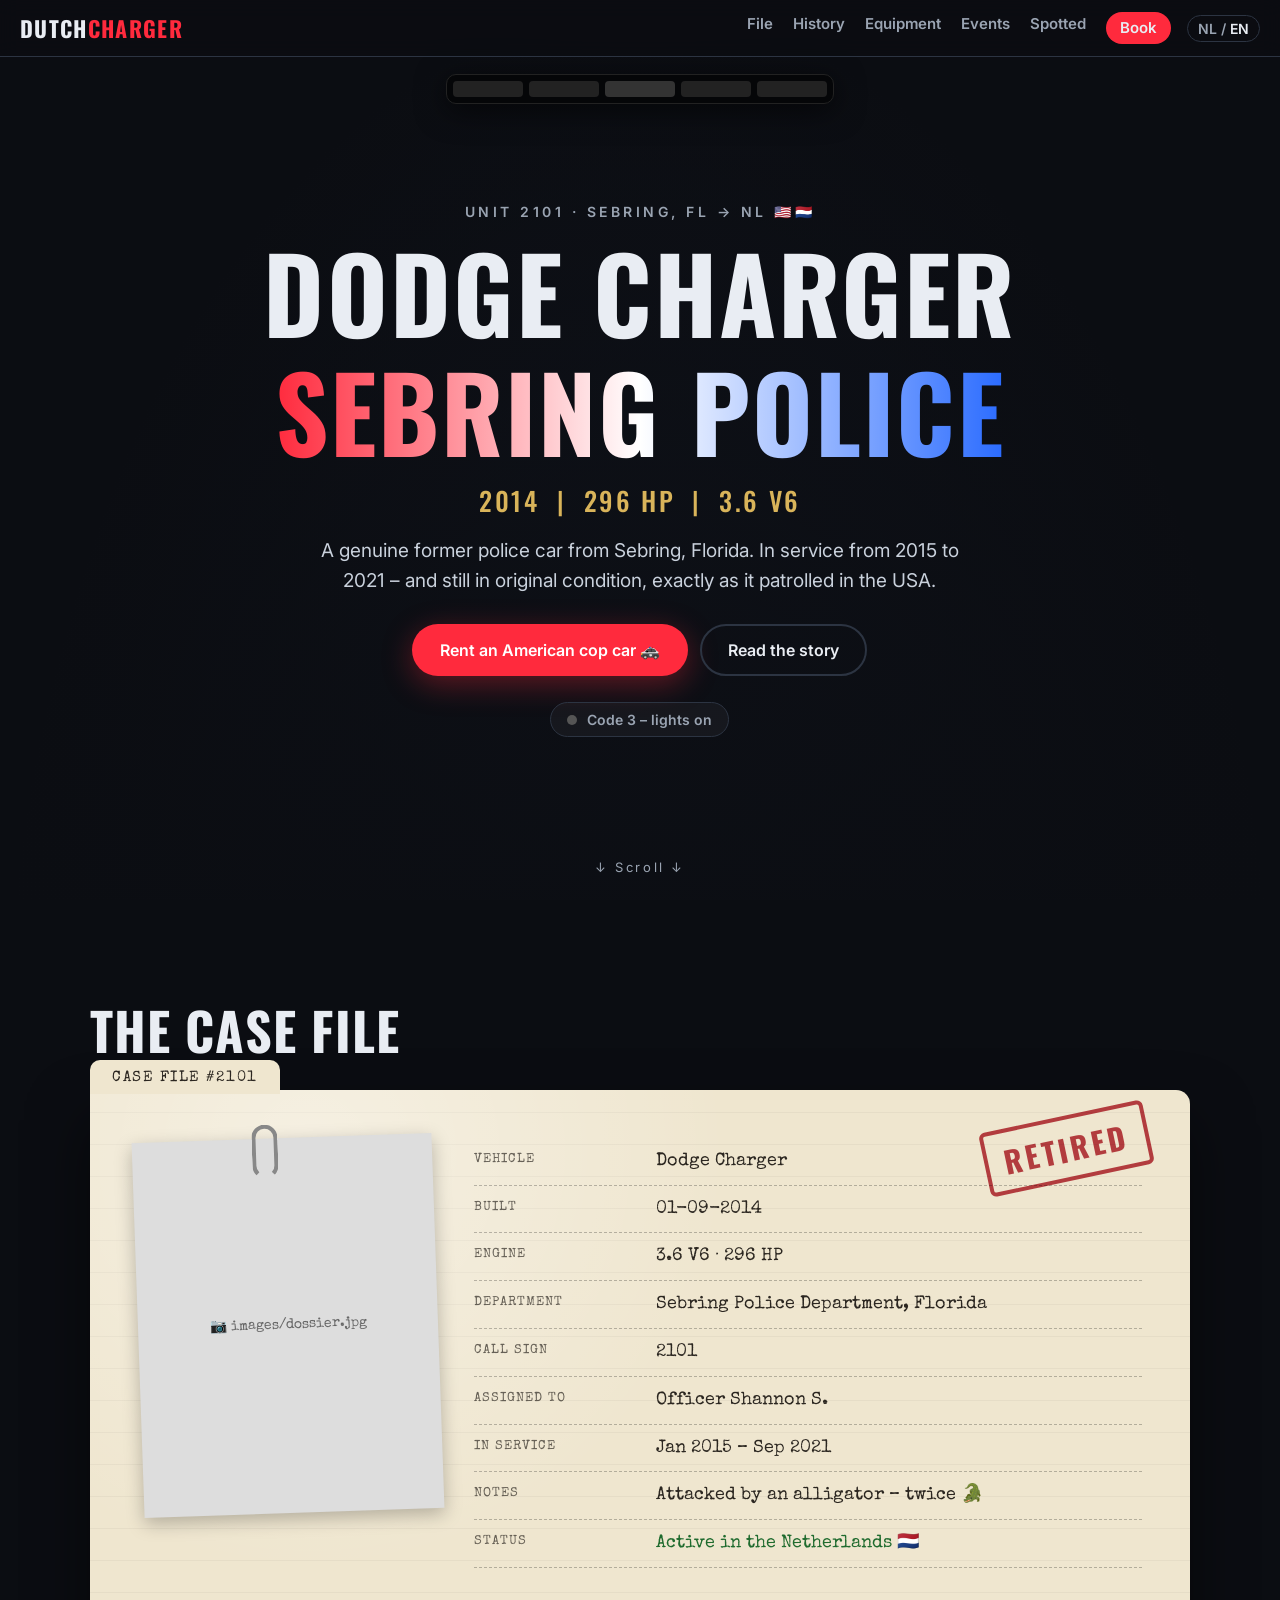
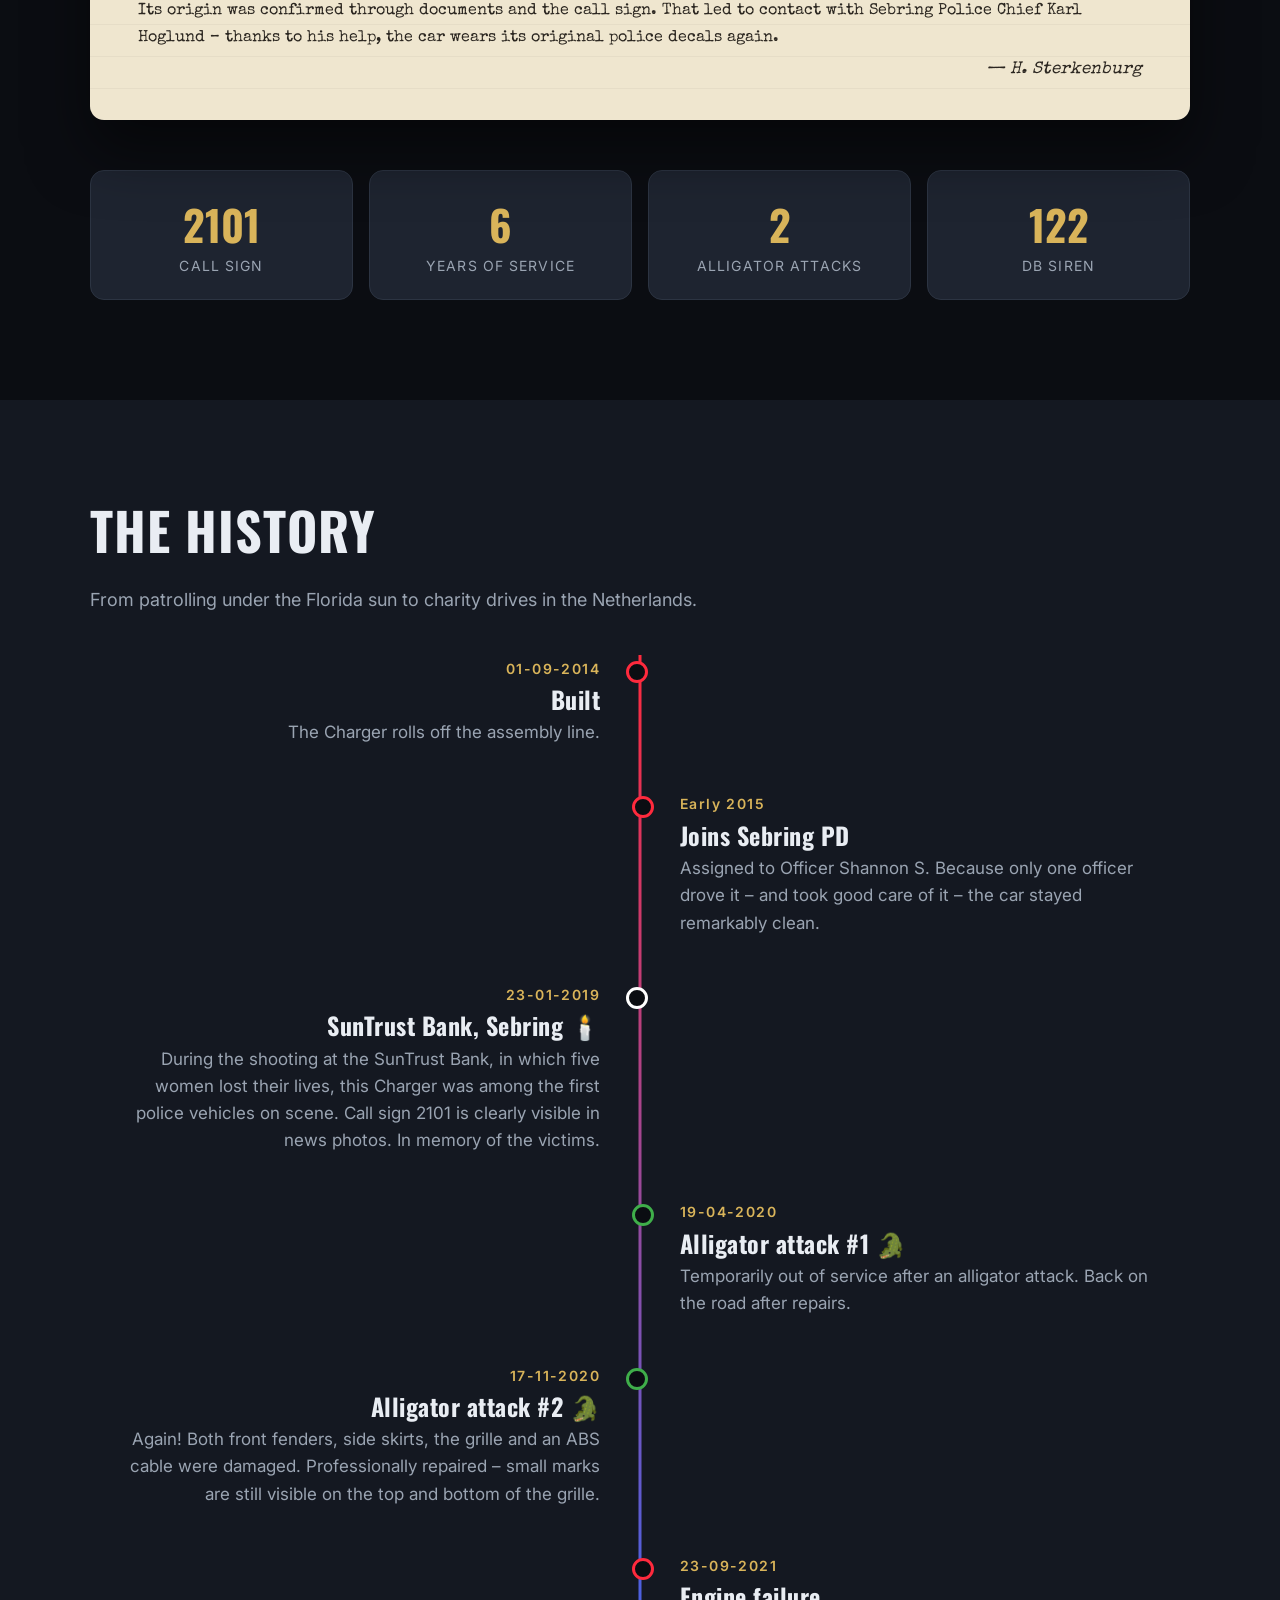
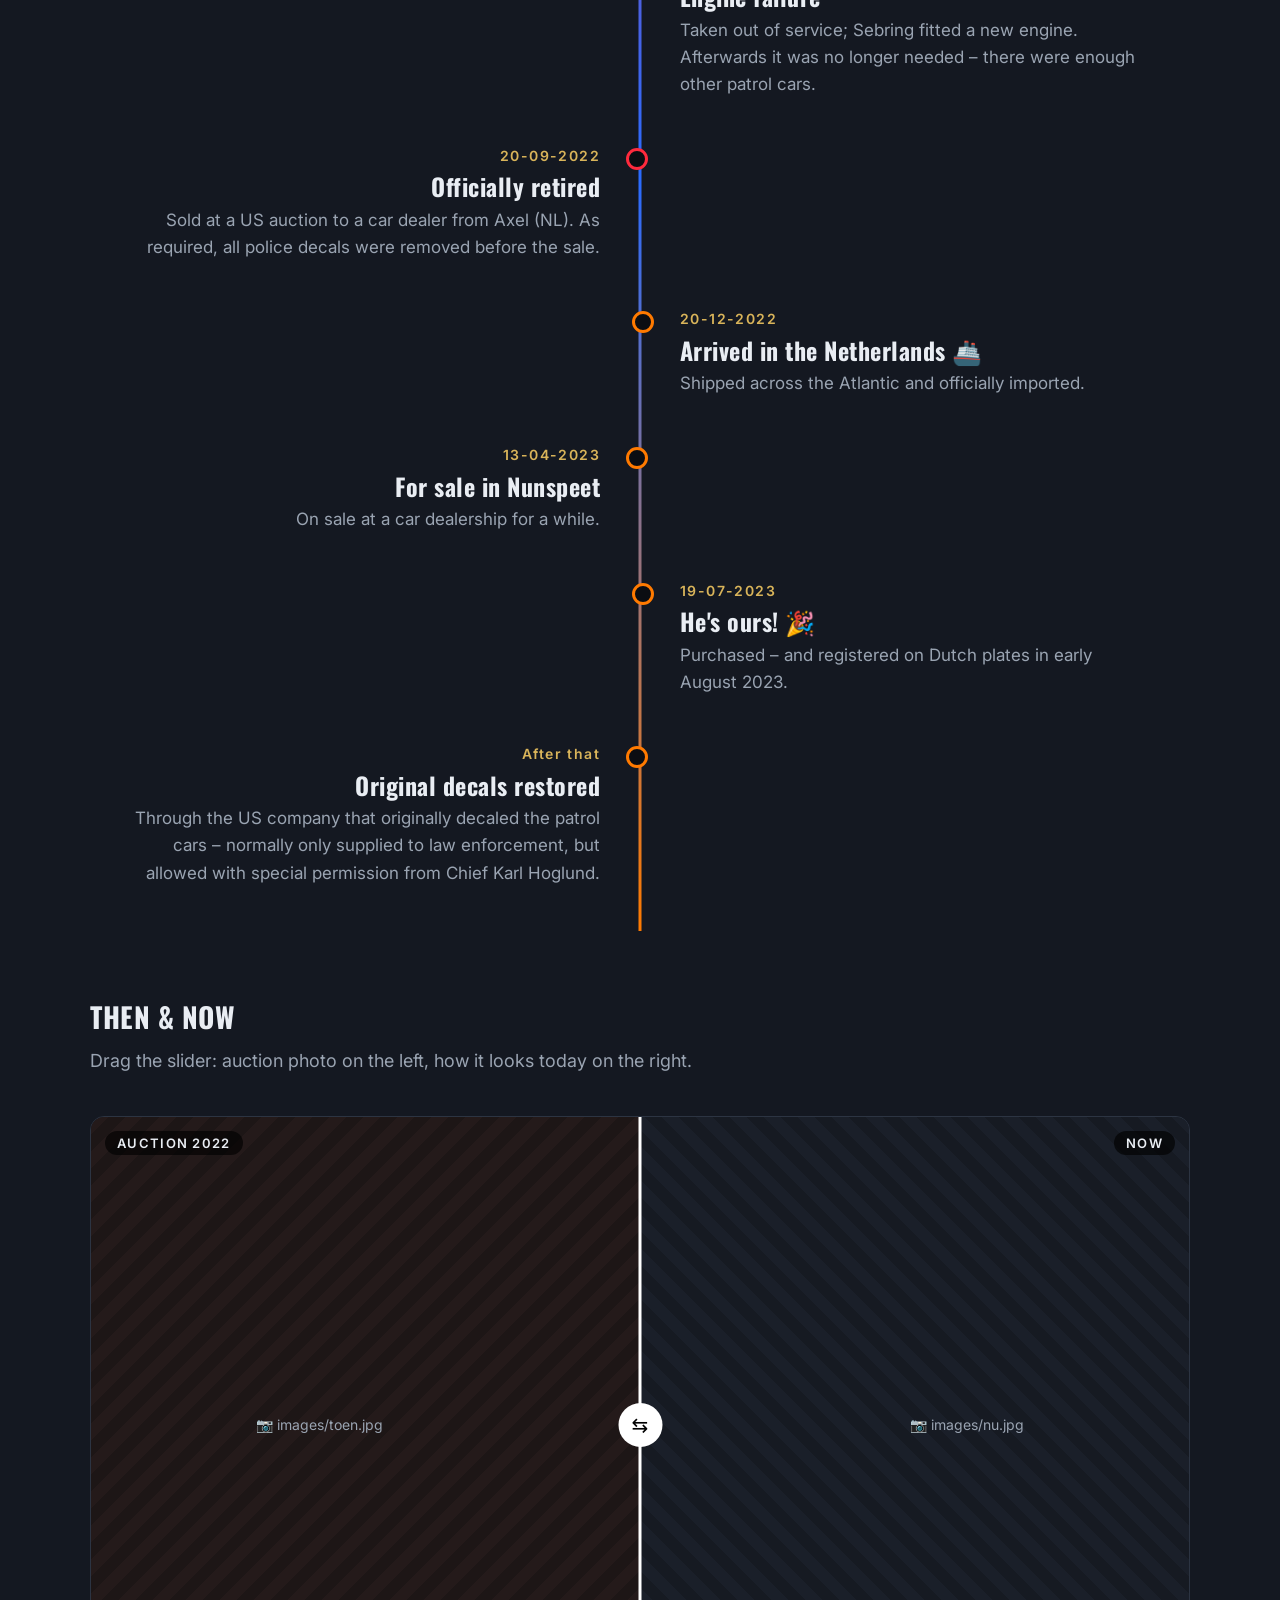
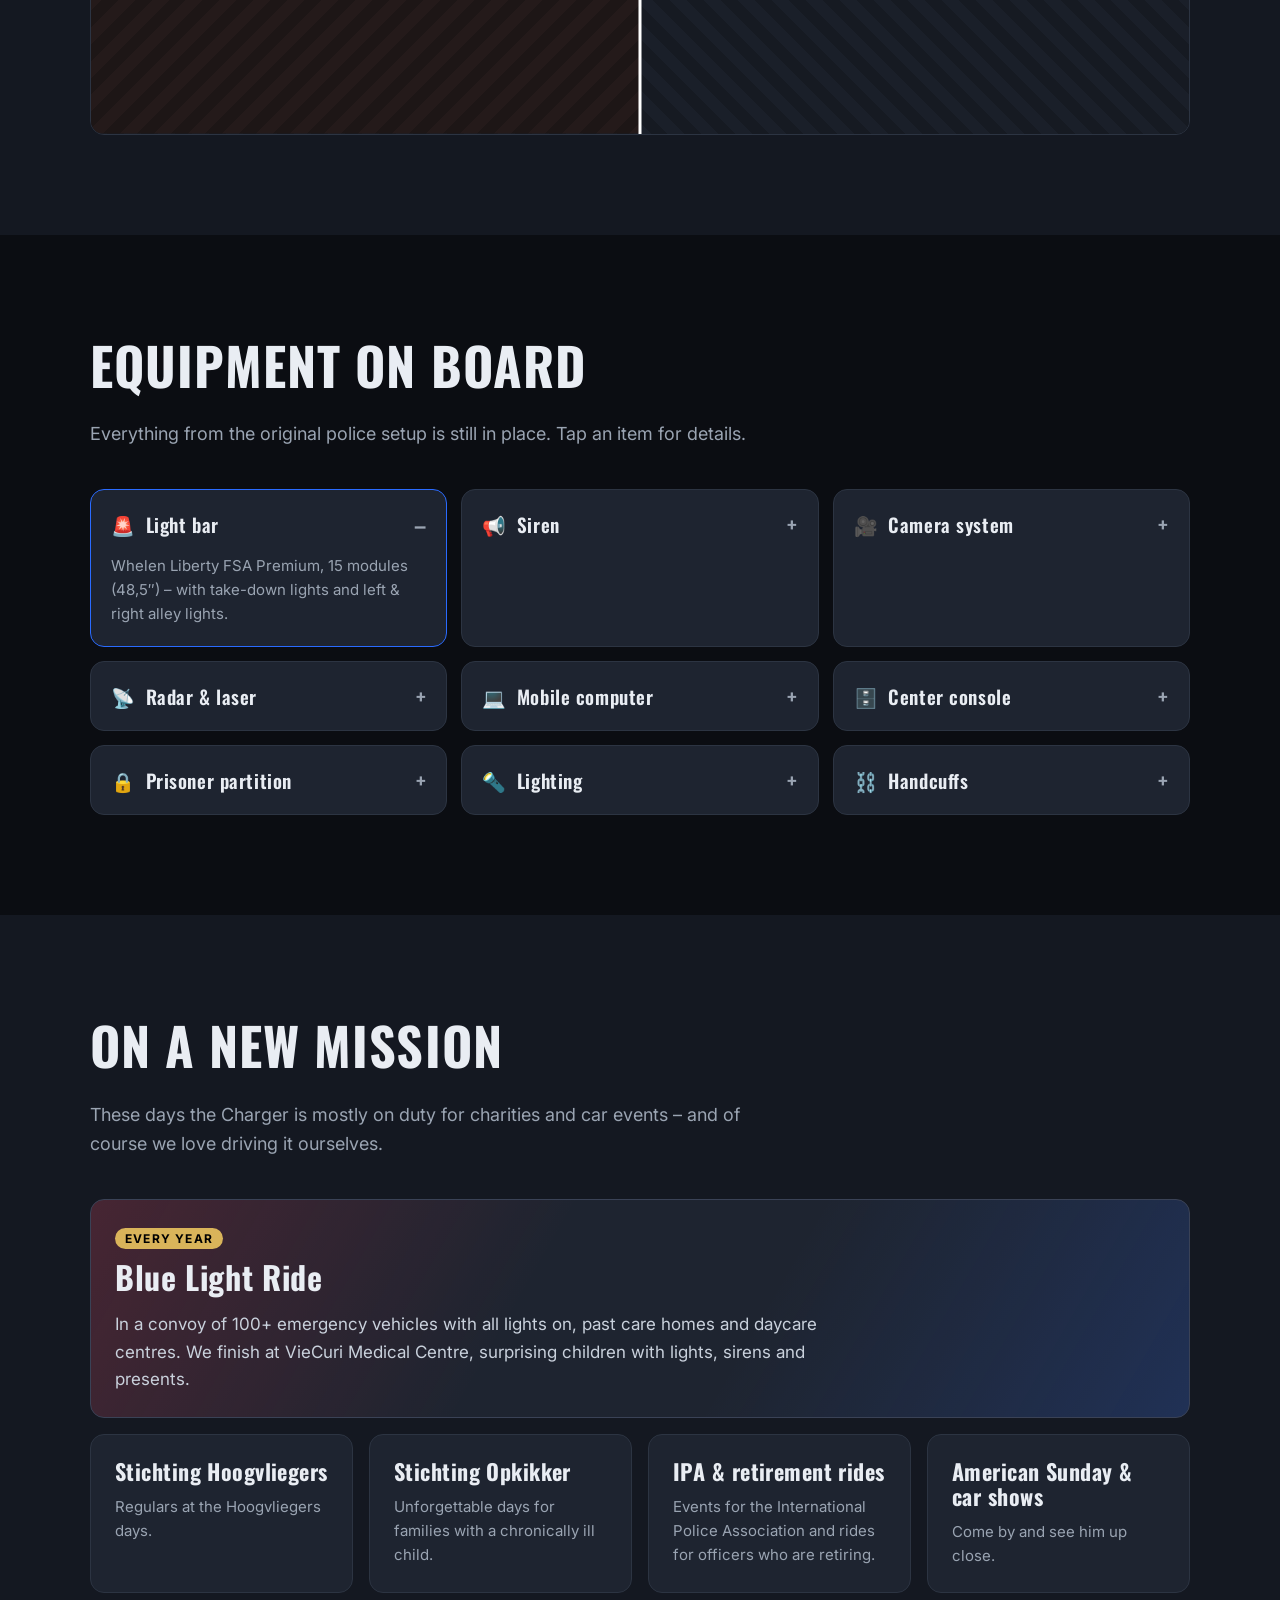
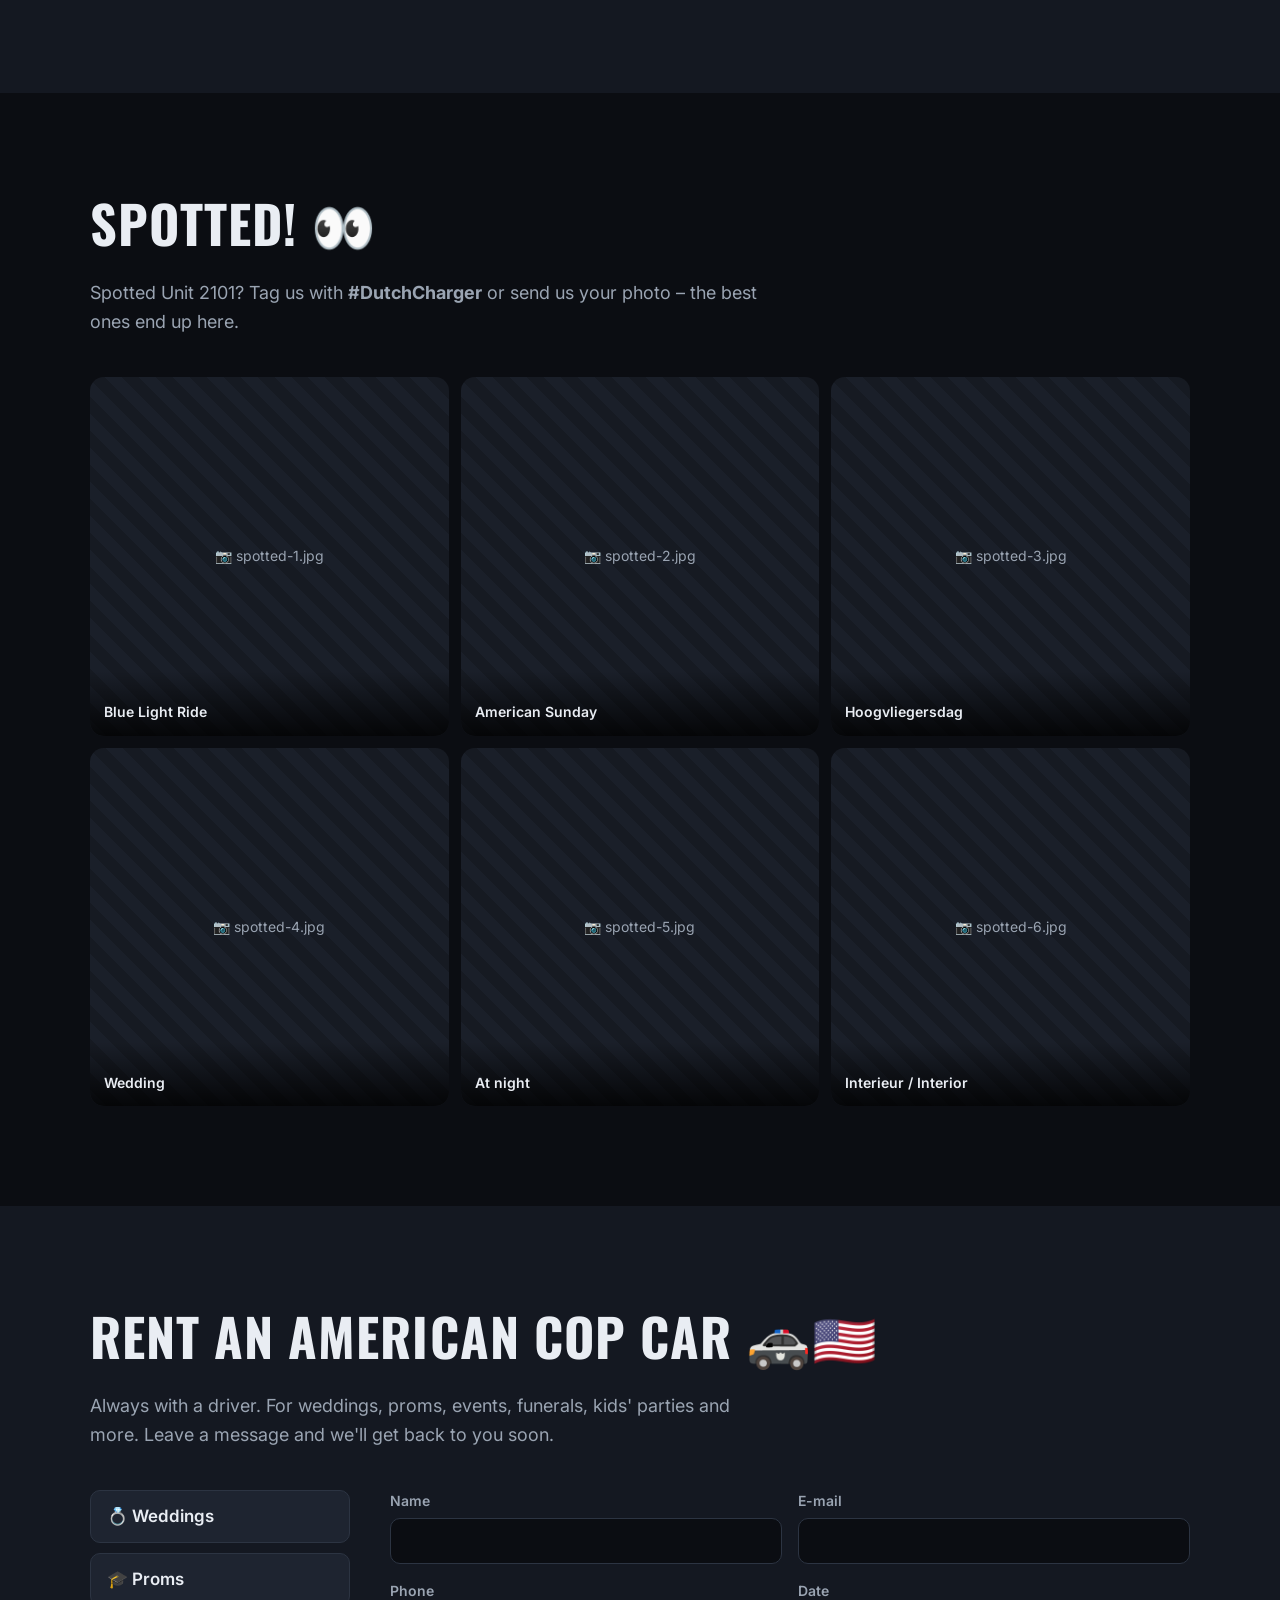
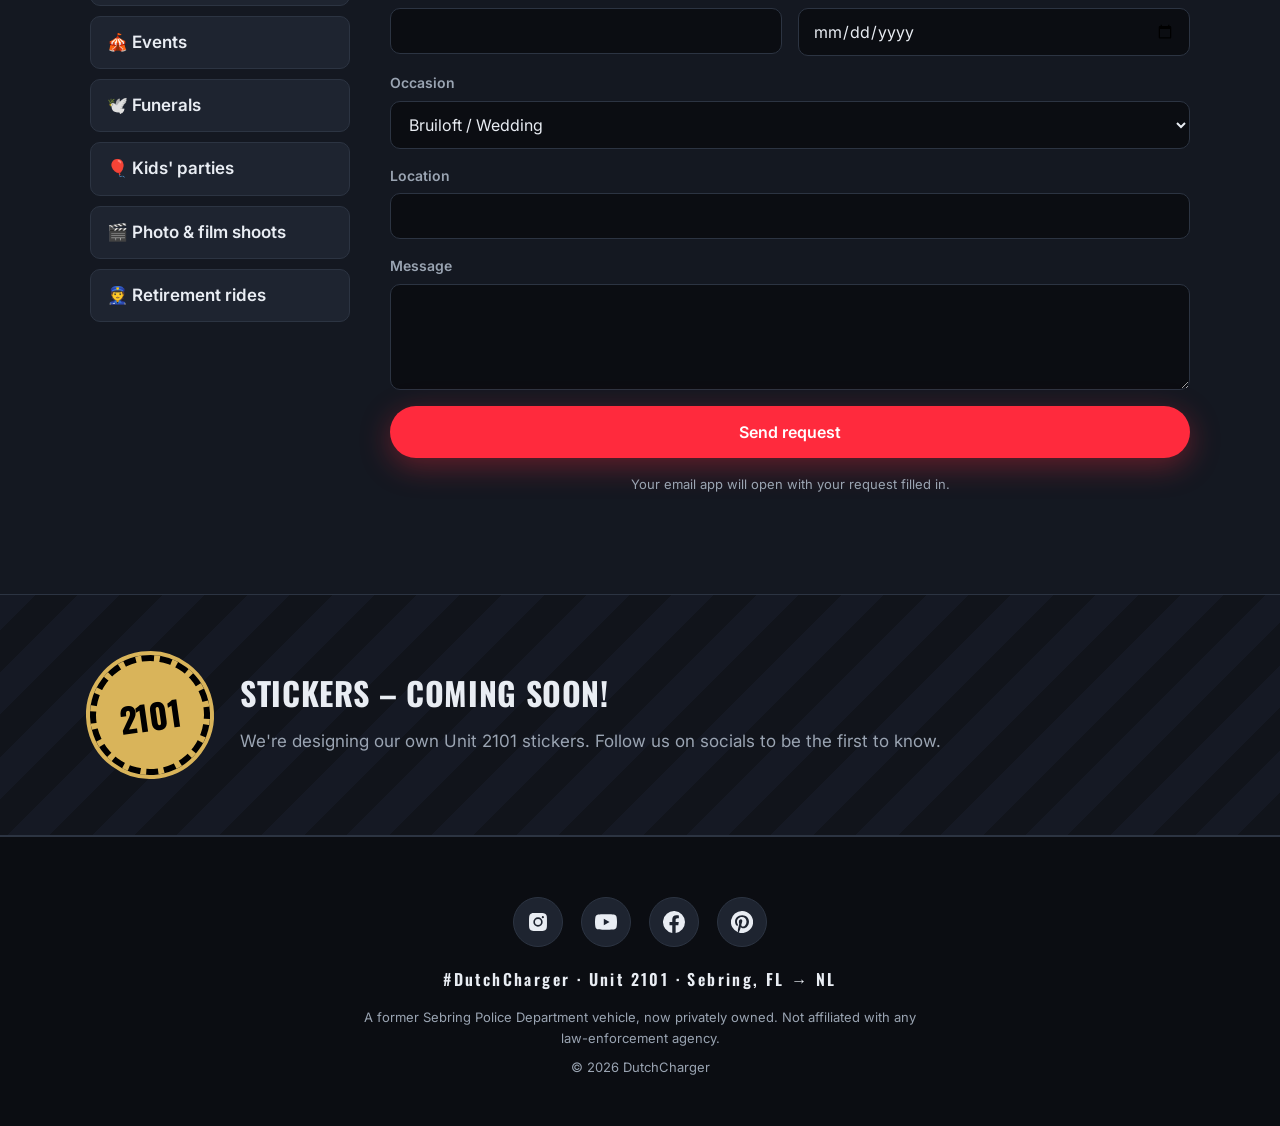
==== index.html @ 52d4f27b "Eerste versie DutchCharger website (NL/EN) Co-Authored-By: Claude Opus 5.5 <noreply@anthropic.com> C" ====
<!doctype html>
<html lang="nl" data-lang="nl">
<head>
  <meta charset="utf-8">
  <meta name="viewport" content="width=device-width, initial-scale=1">
  <title>DutchCharger – Dodge Charger Sebring Police</title>
  <meta name="description" content="Een echte voormalige politieauto uit Sebring, Florida – nu in Nederland. Te huur met chauffeur voor bruiloften, gala's, evenementen en goede doelen.">
  <meta property="og:title" content="DutchCharger – Dodge Charger Sebring Police">
  <meta property="og:description" content="Een echte Amerikaanse politieauto uit Sebring, Florida – nu in Nederland. Te huur met chauffeur.">
  <meta property="og:image" content="images/hero.jpg">
  <link rel="preconnect" href="https://fonts.googleapis.com">
  <link rel="preconnect" href="https://fonts.gstatic.com" crossorigin>
  <link href="https://fonts.googleapis.com/css2?family=Oswald:wght@500;700&family=Inter:wght@400;600&family=Special+Elite&display=swap" rel="stylesheet">
  <link rel="stylesheet" href="css/style.css">
</head>
<body>

<!-- ============ NAVIGATIE ============ -->
<header class="nav">
  <a href="#top" class="nav__logo">DUTCH<span>CHARGER</span></a>
  <nav class="nav__links" id="navLinks">
    <a href="#dossier"><span lang="nl">Dossier</span><span lang="en">File</span></a>
    <a href="#tijdlijn"><span lang="nl">Geschiedenis</span><span lang="en">History</span></a>
    <a href="#apparatuur"><span lang="nl">Apparatuur</span><span lang="en">Equipment</span></a>
    <a href="#inzet"><span lang="nl">Inzet</span><span lang="en">Events</span></a>
    <a href="#spotted">Spotted</a>
    <a href="#huren" class="nav__cta"><span lang="nl">Huren</span><span lang="en">Book</span></a>
  </nav>
  <button class="lang-toggle" id="langToggle" aria-label="Switch language / Wissel taal">
    <span class="lang-nl">NL</span> / <span class="lang-en">EN</span>
  </button>
  <button class="nav__burger" id="burger" aria-label="Menu">☰</button>
</header>

<!-- ============ HERO ============ -->
<section class="hero" id="top">
  <div class="lightbar" aria-hidden="true">
    <span class="lb lb--red"></span><span class="lb lb--red"></span><span class="lb lb--white"></span>
    <span class="lb lb--blue"></span><span class="lb lb--blue"></span>
  </div>
  <div class="hero__glow hero__glow--red" aria-hidden="true"></div>
  <div class="hero__glow hero__glow--blue" aria-hidden="true"></div>

  <div class="hero__content">
    <p class="hero__unit">UNIT 2101 · SEBRING, FL → NL 🇺🇸🇳🇱</p>
    <h1>Dodge Charger<br><span>Sebring Police</span></h1>
    <p class="hero__specs">2014 &nbsp;|&nbsp; 296 <span lang="nl">PK</span><span lang="en">HP</span> &nbsp;|&nbsp; 3.6 V6</p>
    <p class="hero__lead">
      <span lang="nl">Een echte voormalige politieauto uit Sebring, Florida. Van 2015 tot 2021 in dienst – en nog altijd in originele staat, precies zoals hij in de VS reed.</span>
      <span lang="en">A genuine former police car from Sebring, Florida. In service from 2015 to 2021 – and still in original condition, exactly as it patrolled in the USA.</span>
    </p>
    <div class="hero__buttons">
      <a href="#huren" class="btn btn--primary"><span lang="nl">Huur een Amerikaanse cop car 🚓</span><span lang="en">Rent an American cop car 🚓</span></a>
      <a href="#tijdlijn" class="btn btn--ghost"><span lang="nl">Lees het verhaal</span><span lang="en">Read the story</span></a>
    </div>
    <button class="code3" id="code3" type="button">
      <span class="code3__dot"></span>
      <span lang="nl">Code 3 – lichten aan</span><span lang="en">Code 3 – lights on</span>
    </button>
  </div>
  <a href="#dossier" class="hero__scroll" aria-label="Scroll">↓ Scroll ↓</a>
</section>

<!-- ============ DOSSIER ============ -->
<section class="section" id="dossier">
  <div class="container">
    <h2 class="section__title"><span lang="nl">Het dossier</span><span lang="en">The case file</span></h2>

    <div class="dossier">
      <div class="dossier__tab">CASE FILE #2101</div>
      <div class="dossier__stamp">
        <span lang="nl">UIT DIENST</span><span lang="en">RETIRED</span>
      </div>

      <div class="dossier__grid">
        <div class="dossier__photo">
          <img src="images/dossier.jpg" alt="Dodge Charger Sebring Police" onerror="this.parentElement.classList.add('is-empty')">
          <span class="placeholder">📷 images/dossier.jpg</span>
          <span class="dossier__clip" aria-hidden="true"></span>
        </div>

        <dl class="dossier__data">
          <div><dt><span lang="nl">Voertuig</span><span lang="en">Vehicle</span></dt><dd>Dodge Charger</dd></div>
          <div><dt><span lang="nl">Bouwdatum</span><span lang="en">Built</span></dt><dd>01-09-2014</dd></div>
          <div><dt><span lang="nl">Motor</span><span lang="en">Engine</span></dt><dd>3.6 V6 · 296 <span lang="nl">PK</span><span lang="en">HP</span></dd></div>
          <div><dt><span lang="nl">Korps</span><span lang="en">Department</span></dt><dd>Sebring Police Department, Florida</dd></div>
          <div><dt><span lang="nl">Roepnummer</span><span lang="en">Call sign</span></dt><dd>2101</dd></div>
          <div><dt><span lang="nl">Toegewezen aan</span><span lang="en">Assigned to</span></dt><dd><span lang="nl">Agente Shannon S.</span><span lang="en">Officer Shannon S.</span></dd></div>
          <div><dt><span lang="nl">In dienst</span><span lang="en">In service</span></dt><dd><span lang="nl">jan 2015 – sep 2021</span><span lang="en">Jan 2015 – Sep 2021</span></dd></div>
          <div><dt><span lang="nl">Bijzonderheden</span><span lang="en">Notes</span></dt><dd><span lang="nl">2× aangevallen door een alligator 🐊</span><span lang="en">Attacked by an alligator – twice 🐊</span></dd></div>
          <div><dt>Status</dt><dd class="status"><span lang="nl">Actief in Nederland 🇳🇱</span><span lang="en">Active in the Netherlands 🇳🇱</span></dd></div>
        </dl>
      </div>

      <p class="dossier__note">
        <span lang="nl">De herkomst is bevestigd door documenten en het roepnummer. Daarna kwam er contact met politiechef Karl Hoglund van Sebring – dankzij zijn hulp draagt de auto weer de originele politiedecals.</span>
        <span lang="en">Its origin was confirmed through documents and the call sign. That led to contact with Sebring Police Chief Karl Hoglund – thanks to his help, the car wears its original police decals again.</span>
      </p>
      <p class="dossier__sign">— H. Sterkenburg</p>
    </div>

    <div class="stats">
      <div class="stat"><strong data-count="2101">2101</strong><span lang="nl">roepnummer</span><span lang="en">call sign</span></div>
      <div class="stat"><strong data-count="6">6</strong><span lang="nl">jaar in dienst</span><span lang="en">years of service</span></div>
      <div class="stat"><strong data-count="2">2</strong><span lang="nl">alligator-aanvallen</span><span lang="en">alligator attacks</span></div>
      <div class="stat"><strong data-count="122">122</strong><span lang="nl">dB sirene</span><span lang="en">dB siren</span></div>
    </div>
  </div>
</section>

<!-- ============ TIJDLIJN ============ -->
<section class="section section--dark" id="tijdlijn">
  <div class="container">
    <h2 class="section__title"><span lang="nl">De geschiedenis</span><span lang="en">The history</span></h2>
    <p class="section__intro">
      <span lang="nl">Van patrouilleren onder de zon van Florida tot goede doelen-ritten in Nederland.</span>
      <span lang="en">From patrolling under the Florida sun to charity drives in the Netherlands.</span>
    </p>

    <ol class="timeline">
      <li class="tl tl--us">
        <time>01-09-2014</time>
        <h3><span lang="nl">Gebouwd</span><span lang="en">Built</span></h3>
        <p><span lang="nl">De Charger rolt van de band.</span><span lang="en">The Charger rolls off the assembly line.</span></p>
      </li>
      <li class="tl tl--us">
        <time><span lang="nl">Begin 2015</span><span lang="en">Early 2015</span></time>
        <h3><span lang="nl">In dienst bij Sebring PD</span><span lang="en">Joins Sebring PD</span></h3>
        <p><span lang="nl">Toegewezen aan agente Shannon S. Omdat er maar één agente mee reed, die er zorgvuldig mee omging, is hij opvallend netjes gebleven.</span><span lang="en">Assigned to Officer Shannon S. Because only one officer drove it – and took good care of it – the car stayed remarkably clean.</span></p>
      </li>
      <li class="tl tl--us tl--memorial">
        <time>23-01-2019</time>
        <h3><span lang="nl">SunTrust Bank, Sebring</span><span lang="en">SunTrust Bank, Sebring</span></h3>
        <p><span lang="nl">Bij de schietpartij in de SunTrust Bank, waarbij vijf vrouwen om het leven kwamen, was deze Charger een van de eerste politievoertuigen ter plaatse. Op nieuwsfoto's is roepnummer 2101 duidelijk te zien. In herinnering aan de slachtoffers.</span><span lang="en">During the shooting at the SunTrust Bank, in which five women lost their lives, this Charger was among the first police vehicles on scene. Call sign 2101 is clearly visible in news photos. In memory of the victims.</span></p>
      </li>
      <li class="tl tl--us tl--gator">
        <time>19-04-2020</time>
        <h3><span lang="nl">Alligator-aanval #1 🐊</span><span lang="en">Alligator attack #1 🐊</span></h3>
        <p><span lang="nl">Tijdelijk buiten dienst na een aanval door een alligator. Na reparatie terug op straat.</span><span lang="en">Temporarily out of service after an alligator attack. Back on the road after repairs.</span></p>
      </li>
      <li class="tl tl--us tl--gator">
        <time>17-11-2020</time>
        <h3><span lang="nl">Alligator-aanval #2 🐊</span><span lang="en">Alligator attack #2 🐊</span></h3>
        <p><span lang="nl">Opnieuw! Voorspatborden, sideskirts, grille en een ABS-kabel beschadigd. Professioneel hersteld – kleine sporen zie je nog aan de boven- en onderkant van de grille.</span><span lang="en">Again! Both front fenders, side skirts, the grille and an ABS cable were damaged. Professionally repaired – small marks are still visible on the top and bottom of the grille.</span></p>
      </li>
      <li class="tl tl--us">
        <time>23-09-2021</time>
        <h3><span lang="nl">Motorschade</span><span lang="en">Engine failure</span></h3>
        <p><span lang="nl">Uit dienst gehaald; in Sebring kreeg hij een nieuwe motor. Daarna bleek hij niet meer nodig: er waren genoeg andere dienstauto's.</span><span lang="en">Taken out of service; Sebring fitted a new engine. Afterwards it was no longer needed – there were enough other patrol cars.</span></p>
      </li>
      <li class="tl tl--us">
        <time>20-09-2022</time>
        <h3><span lang="nl">Definitief uit dienst</span><span lang="en">Officially retired</span></h3>
        <p><span lang="nl">Via een veiling in de VS verkocht aan een autobedrijf uit Axel. De bestickering moest er – zoals verplicht – vóór de veiling af.</span><span lang="en">Sold at a US auction to a car dealer from Axel (NL). As required, all police decals were removed before the sale.</span></p>
      </li>
      <li class="tl tl--nl">
        <time>20-12-2022</time>
        <h3><span lang="nl">Aangekomen in Nederland 🚢</span><span lang="en">Arrived in the Netherlands 🚢</span></h3>
        <p><span lang="nl">Per schip overgebracht en officieel ingevoerd.</span><span lang="en">Shipped across the Atlantic and officially imported.</span></p>
      </li>
      <li class="tl tl--nl">
        <time>13-04-2023</time>
        <h3><span lang="nl">Te koop in Nunspeet</span><span lang="en">For sale in Nunspeet</span></h3>
        <p><span lang="nl">Een tijdje te koop bij een autohandelaar.</span><span lang="en">On sale at a car dealership for a while.</span></p>
      </li>
      <li class="tl tl--nl">
        <time>19-07-2023</time>
        <h3><span lang="nl">Van ons! 🎉</span><span lang="en">He's ours! 🎉</span></h3>
        <p><span lang="nl">Gekocht – en begin augustus 2023 op Nederlands kenteken gezet.</span><span lang="en">Purchased – and registered on Dutch plates in early August 2023.</span></p>
      </li>
      <li class="tl tl--nl">
        <time><span lang="nl">Daarna</span><span lang="en">After that</span></time>
        <h3><span lang="nl">Originele decals terug</span><span lang="en">Original decals restored</span></h3>
        <p><span lang="nl">Via het Amerikaanse bedrijf dat destijds de politieauto's beplakte – normaal alleen voor politiediensten, maar met speciale toestemming van chef Karl Hoglund.</span><span lang="en">Through the US company that originally decaled the patrol cars – normally only supplied to law enforcement, but allowed with special permission from Chief Karl Hoglund.</span></p>
      </li>
    </ol>

    <!-- Voor & Na -->
    <h3 class="sub-title"><span lang="nl">Toen &amp; nu</span><span lang="en">Then &amp; now</span></h3>
    <p class="section__intro">
      <span lang="nl">Sleep de schuif: links de veilingfoto, rechts zoals hij nu is.</span>
      <span lang="en">Drag the slider: auction photo on the left, how it looks today on the right.</span>
    </p>
    <div class="compare" id="compare">
      <div class="compare__img compare__img--after">
        <img src="images/nu.jpg" alt="Nu / Now" onerror="this.parentElement.classList.add('is-empty')">
        <span class="placeholder">📷 images/nu.jpg</span>
        <span class="compare__label compare__label--right"><span lang="nl">NU</span><span lang="en">NOW</span></span>
      </div>
      <div class="compare__img compare__img--before" id="compareBefore">
        <img src="images/toen.jpg" alt="Toen / Then" onerror="this.parentElement.classList.add('is-empty')">
        <span class="placeholder">📷 images/toen.jpg</span>
        <span class="compare__label"><span lang="nl">VEILING 2022</span><span lang="en">AUCTION 2022</span></span>
      </div>
      <input type="range" min="0" max="100" value="50" class="compare__range" id="compareRange" aria-label="Toen / nu">
      <div class="compare__handle" id="compareHandle" aria-hidden="true"></div>
    </div>
  </div>
</section>

<!-- ============ APPARATUUR ============ -->
<section class="section" id="apparatuur">
  <div class="container">
    <h2 class="section__title"><span lang="nl">Apparatuur aan boord</span><span lang="en">Equipment on board</span></h2>
    <p class="section__intro">
      <span lang="nl">Alles uit de originele politieconfiguratie zit er nog in. Klik op een onderdeel voor details.</span>
      <span lang="en">Everything from the original police setup is still in place. Tap an item for details.</span>
    </p>

    <div class="gear">
      <details class="gear__item" open>
        <summary>🚨 <span lang="nl">Zwaaibalk</span><span lang="en">Light bar</span></summary>
        <p>Whelen Liberty FSA Premium, 15 modules (48,5″) – <span lang="nl">met take-down lampen en linker &amp; rechter alley light.</span><span lang="en">with take-down lights and left &amp; right alley lights.</span></p>
      </details>
      <details class="gear__item">
        <summary>📢 <span lang="nl">Sirene</span><span lang="en">Siren</span></summary>
        <p><span lang="nl">Whelen 295SLSA1 sireneversterker en bediening, met een Whelen 100 W composiet luidspreker tot 122 dB.</span><span lang="en">Whelen 295SLSA1 siren amplifier and controller, with a Whelen 100 W composite speaker reaching 122 dB.</span></p>
      </details>
      <details class="gear__item">
        <summary>🎥 <span lang="nl">Camerasysteem</span><span lang="en">Camera system</span></summary>
        <p>L3 Mobile Vision Flashback 3 DVR – <span lang="nl">twee camera's (MVC-300NL dashcam voor weinig licht, MVD-258IR achterbankcamera) en twee draadloze microfoons. Gebruikt voor bewijsvastlegging bij controles en incidenten.</span><span lang="en">two cameras (MVC-300NL low-light dash cam, MVD-258IR rear-seat camera) and two wireless mics. Used to record traffic stops and incidents as evidence.</span></p>
      </details>
      <details class="gear__item">
        <summary>📡 <span lang="nl">Radar &amp; laser</span><span lang="en">Radar &amp; laser</span></summary>
        <p>Decatur Genesis II <span lang="nl">radar (meet stilstaand én rijdend) en de</span><span lang="en">radar (measures while parked or moving) and the</span> Laser Technology UltraLyte LTU 20-20 <span lang="nl">lasersnelheidsmeter.</span><span lang="en">laser speed gun.</span></p>
      </details>
      <details class="gear__item">
        <summary>💻 <span lang="nl">Mobiele computer</span><span lang="en">Mobile computer</span></summary>
        <p>Panasonic Toughbook CF-19 <span lang="nl">met dockingstation – voor rapportages, kentekencontroles en databanken.</span><span lang="en">with docking station – for reports, plate checks and database access.</span></p>
      </details>
      <details class="gear__item">
        <summary>🗄️ <span lang="nl">Middenconsole</span><span lang="en">Center console</span></summary>
        <p>Havis 25″ <span lang="nl">console, speciaal voor de Charger Pursuit (2011+).</span><span lang="en">console, purpose-built for the Charger Pursuit (2011+).</span></p>
      </details>
      <details class="gear__item">
        <summary>🔒 <span lang="nl">Arrestantenschot</span><span lang="en">Prisoner partition</span></summary>
        <p>Pro-Gard PFW <span lang="nl">met geventileerde polycarbonaat ramen, plus een Pro-Gard GVPM verticale wapenhouder.</span><span lang="en">with vented polycarbonate windows, plus a Pro-Gard GVPM vertical long-gun mount.</span></p>
      </details>
      <details class="gear__item">
        <summary>🔦 <span lang="nl">Verlichting</span><span lang="en">Lighting</span></summary>
        <p><span lang="nl">Unity halogeen zoeklicht (bestuurderszijde), Maglite ML150R oplaadbare zaklamp met laadstation en een rood/wit LED „ticket light”.</span><span lang="en">Unity halogen spotlight (driver side), Maglite ML150R rechargeable flashlight with charger, and a red/white LED dome “ticket light”.</span></p>
      </details>
      <details class="gear__item">
        <summary>⛓️ <span lang="nl">Handboeien</span><span lang="en">Handcuffs</span></summary>
        <p><span lang="nl">Twee paar Peerless handboeien, gemaakt in Springfield, Massachusetts.</span><span lang="en">Two pairs of Peerless handcuffs, made in Springfield, Massachusetts.</span></p>
      </details>
    </div>
  </div>
</section>

<!-- ============ INZET / GOEDE DOELEN ============ -->
<section class="section section--dark" id="inzet">
  <div class="container">
    <h2 class="section__title"><span lang="nl">Nu op een nieuwe missie</span><span lang="en">On a new mission</span></h2>
    <p class="section__intro">
      <span lang="nl">We zetten de Charger vooral in voor goede doelen en auto-evenementen – en we rijden er natuurlijk ook zelf graag mee.</span>
      <span lang="en">These days the Charger is mostly on duty for charities and car events – and of course we love driving it ourselves.</span>
    </p>

    <div class="cards">
      <article class="card card--feature">
        <div class="card__tag"><span lang="nl">Elk jaar</span><span lang="en">Every year</span></div>
        <h3>Blue Light Ride</h3>
        <p><span lang="nl">In een stoet van 100+ hulpverleningsvoertuigen, alle lampen aan, langs verzorgingshuizen en kinderopvang. We eindigen bij het VieCuri Medisch Centrum, waar we kinderen verrassen met lampen, sirenes en cadeautjes.</span><span lang="en">In a convoy of 100+ emergency vehicles with all lights on, past care homes and daycare centres. We finish at VieCuri Medical Centre, surprising children with lights, sirens and presents.</span></p>
      </article>
      <article class="card">
        <h3>Stichting Hoogvliegers</h3>
        <p><span lang="nl">Vaak aanwezig bij de Hoogvliegersdagen.</span><span lang="en">Regulars at the Hoogvliegers days.</span></p>
      </article>
      <article class="card">
        <h3>Stichting Opkikker</h3>
        <p><span lang="nl">Een onvergetelijke dag voor gezinnen met een langdurig ziek kind.</span><span lang="en">Unforgettable days for families with a chronically ill child.</span></p>
      </article>
      <article class="card">
        <h3>IPA &amp; <span lang="nl">pensioenritten</span><span lang="en">retirement rides</span></h3>
        <p><span lang="nl">Evenementen voor de International Police Association en ritten voor agenten die met pensioen gaan.</span><span lang="en">Events for the International Police Association and rides for officers who are retiring.</span></p>
      </article>
      <article class="card">
        <h3>American Sunday &amp; <span lang="nl">autoshows</span><span lang="en">car shows</span></h3>
        <p><span lang="nl">Kom langs en bekijk hem van dichtbij.</span><span lang="en">Come by and see him up close.</span></p>
      </article>
    </div>
  </div>
</section>

<!-- ============ SPOTTED ============ -->
<section class="section" id="spotted">
  <div class="container">
    <h2 class="section__title">Spotted! 👀</h2>
    <p class="section__intro">
      <span lang="nl">Heb jij Unit 2101 gespot? Tag ons met <strong>#DutchCharger</strong> of stuur je foto – de leukste komen hier te staan.</span>
      <span lang="en">Spotted Unit 2101? Tag us with <strong>#DutchCharger</strong> or send us your photo – the best ones end up here.</span>
    </p>

    <div class="gallery" id="gallery">
      <!-- Zet foto's in de map images/ en pas de bestandsnamen hieronder aan -->
      <figure class="gallery__item"><img src="images/spotted-1.jpg" alt="" onerror="this.parentElement.classList.add('is-empty')"><span class="placeholder">📷 spotted-1.jpg</span><figcaption>Blue Light Ride</figcaption></figure>
      <figure class="gallery__item"><img src="images/spotted-2.jpg" alt="" onerror="this.parentElement.classList.add('is-empty')"><span class="placeholder">📷 spotted-2.jpg</span><figcaption>American Sunday</figcaption></figure>
      <figure class="gallery__item"><img src="images/spotted-3.jpg" alt="" onerror="this.parentElement.classList.add('is-empty')"><span class="placeholder">📷 spotted-3.jpg</span><figcaption>Hoogvliegersdag</figcaption></figure>
      <figure class="gallery__item"><img src="images/spotted-4.jpg" alt="" onerror="this.parentElement.classList.add('is-empty')"><span class="placeholder">📷 spotted-4.jpg</span><figcaption><span lang="nl">Bruiloft</span><span lang="en">Wedding</span></figcaption></figure>
      <figure class="gallery__item"><img src="images/spotted-5.jpg" alt="" onerror="this.parentElement.classList.add('is-empty')"><span class="placeholder">📷 spotted-5.jpg</span><figcaption><span lang="nl">'s Nachts</span><span lang="en">At night</span></figcaption></figure>
      <figure class="gallery__item"><img src="images/spotted-6.jpg" alt="" onerror="this.parentElement.classList.add('is-empty')"><span class="placeholder">📷 spotted-6.jpg</span><figcaption>Interieur / Interior</figcaption></figure>
    </div>
  </div>
</section>

<!-- ============ HUREN / CONTACT ============ -->
<section class="section section--dark" id="huren">
  <div class="container">
    <h2 class="section__title"><span lang="nl">Huur een Amerikaanse cop car 🚓🇺🇸</span><span lang="en">Rent an American cop car 🚓🇺🇸</span></h2>
    <p class="section__intro">
      <span lang="nl">Altijd mét chauffeur. Voor bruiloften, gala's, evenementen, uitvaarten, kinderfeestjes en meer. Laat een bericht achter, dan nemen we snel contact op.</span>
      <span lang="en">Always with a driver. For weddings, proms, events, funerals, kids' parties and more. Leave a message and we'll get back to you soon.</span>
    </p>

    <div class="booking">
      <ul class="booking__uses">
        <li>💍 <span lang="nl">Bruiloften</span><span lang="en">Weddings</span></li>
        <li>🎓 <span lang="nl">Gala's</span><span lang="en">Proms</span></li>
        <li>🎪 <span lang="nl">Evenementen</span><span lang="en">Events</span></li>
        <li>🕊️ <span lang="nl">Uitvaarten</span><span lang="en">Funerals</span></li>
        <li>🎈 <span lang="nl">Kinderfeestjes</span><span lang="en">Kids' parties</span></li>
        <li>🎬 <span lang="nl">Foto- &amp; filmshoots</span><span lang="en">Photo &amp; film shoots</span></li>
        <li>👮 <span lang="nl">Pensioenritten</span><span lang="en">Retirement rides</span></li>
      </ul>

      <form class="form" id="bookingForm">
        <label><span lang="nl">Naam</span><span lang="en">Name</span>
          <input type="text" name="naam" required autocomplete="name">
        </label>
        <label>E-mail
          <input type="email" name="email" required autocomplete="email">
        </label>
        <label><span lang="nl">Telefoon</span><span lang="en">Phone</span>
          <input type="tel" name="telefoon" autocomplete="tel">
        </label>
        <label><span lang="nl">Datum</span><span lang="en">Date</span>
          <input type="date" name="datum">
        </label>
        <label class="form__full"><span lang="nl">Soort gelegenheid</span><span lang="en">Occasion</span>
          <select name="gelegenheid">
            <option>Bruiloft / Wedding</option>
            <option>Gala</option>
            <option>Evenement / Event</option>
            <option>Goed doel / Charity</option>
            <option>Uitvaart / Funeral</option>
            <option>Kinderfeest / Kids' party</option>
            <option>Foto- of filmshoot / Photo or film shoot</option>
            <option>Anders / Other</option>
          </select>
        </label>
        <label class="form__full"><span lang="nl">Locatie</span><span lang="en">Location</span>
          <input type="text" name="locatie">
        </label>
        <label class="form__full"><span lang="nl">Bericht</span><span lang="en">Message</span>
          <textarea name="bericht" rows="4"></textarea>
        </label>
        <button type="submit" class="btn btn--primary form__full">
          <span lang="nl">Verstuur aanvraag</span><span lang="en">Send request</span>
        </button>
        <p class="form__hint form__full">
          <span lang="nl">Je e-mailprogramma opent met je aanvraag al ingevuld.</span>
          <span lang="en">Your email app will open with your request filled in.</span>
        </p>
      </form>
    </div>
  </div>
</section>

<!-- ============ STICKERS (binnenkort) ============ -->
<section class="section section--stripe">
  <div class="container merch">
    <div class="merch__badge">2101</div>
    <div>
      <h2><span lang="nl">Stickers – binnenkort!</span><span lang="en">Stickers – coming soon!</span></h2>
      <p><span lang="nl">We werken aan eigen Unit 2101 stickers. Volg ons op socials om als eerste te horen wanneer ze er zijn.</span><span lang="en">We're designing our own Unit 2101 stickers. Follow us on socials to be the first to know.</span></p>
    </div>
  </div>
</section>

<!-- ============ FOOTER ============ -->
<footer class="footer">
  <div class="container">
    <div class="socials">
      <!-- Vul hieronder je eigen links in -->
      <a href="https://www.instagram.com/" target="_blank" rel="noopener" aria-label="Instagram">
        <svg viewBox="0 0 24 24"><path d="M12 2.2c3.2 0 3.6 0 4.8.1 1.2.1 1.8.2 2.2.4.6.2 1 .5 1.4.9.4.4.7.8.9 1.4.2.4.4 1.1.4 2.2.1 1.3.1 1.6.1 4.8s0 3.6-.1 4.8c-.1 1.2-.2 1.8-.4 2.2-.2.6-.5 1-.9 1.4-.4.4-.8.7-1.4.9-.4.2-1.1.4-2.2.4-1.3.1-1.6.1-4.8.1s-3.6 0-4.8-.1c-1.2-.1-1.8-.2-2.2-.4-.6-.2-1-.5-1.4-.9-.4-.4-.7-.8-.9-1.4-.2-.4-.4-1.1-.4-2.2C2.2 15.6 2.2 15.2 2.2 12s0-3.6.1-4.8c.1-1.2.2-1.8.4-2.2.2-.6.5-1 .9-1.4.4-.4.8-.7 1.4-.9.4-.2 1.1-.4 2.2-.4C8.4 2.2 8.8 2.2 12 2.2zm0 4.7a5.1 5.1 0 1 0 0 10.2 5.1 5.1 0 0 0 0-10.2zm0 8.4a3.3 3.3 0 1 1 0-6.6 3.3 3.3 0 0 1 0 6.6zm5.3-9.8a1.2 1.2 0 1 0 0 2.4 1.2 1.2 0 0 0 0-2.4z"/></svg>
      </a>
      <a href="https://www.youtube.com/" target="_blank" rel="noopener" aria-label="YouTube">
        <svg viewBox="0 0 24 24"><path d="M23.5 6.2a3 3 0 0 0-2.1-2.1C19.5 3.6 12 3.6 12 3.6s-7.5 0-9.4.5A3 3 0 0 0 .5 6.2 31 31 0 0 0 0 12a31 31 0 0 0 .5 5.8 3 3 0 0 0 2.1 2.1c1.9.5 9.4.5 9.4.5s7.5 0 9.4-.5a3 3 0 0 0 2.1-2.1A31 31 0 0 0 24 12a31 31 0 0 0-.5-5.8zM9.6 15.6V8.4l6.3 3.6-6.3 3.6z"/></svg>
      </a>
      <a href="https://www.facebook.com/" target="_blank" rel="noopener" aria-label="Facebook">
        <svg viewBox="0 0 24 24"><path d="M24 12a12 12 0 1 0-13.9 11.9v-8.4h-3V12h3V9.4c0-3 1.8-4.7 4.5-4.7 1.3 0 2.7.2 2.7.2v3h-1.5c-1.5 0-2 .9-2 1.9V12h3.4l-.5 3.5h-2.9v8.4A12 12 0 0 0 24 12z"/></svg>
      </a>
      <a href="https://www.pinterest.com/" target="_blank" rel="noopener" aria-label="Pinterest">
        <svg viewBox="0 0 24 24"><path d="M12 0a12 12 0 0 0-4.4 23.2c-.1-.9-.2-2.4 0-3.4l1.4-6s-.4-.7-.4-1.8c0-1.7 1-2.9 2.2-2.9 1 0 1.5.8 1.5 1.7 0 1-.7 2.6-1 4-.3 1.2.6 2.2 1.8 2.2 2.1 0 3.8-2.3 3.8-5.5 0-2.9-2.1-4.9-5-4.9-3.4 0-5.4 2.6-5.4 5.2 0 1 .4 2.1.9 2.7.1.1.1.2.1.3l-.3 1.4c-.1.2-.2.3-.4.2-1.5-.7-2.4-2.9-2.4-4.6 0-3.8 2.7-7.2 7.9-7.2 4.1 0 7.3 3 7.3 6.9 0 4.1-2.6 7.4-6.2 7.4-1.2 0-2.4-.6-2.7-1.4l-.8 2.8c-.3 1-1 2.3-1.5 3.1A12 12 0 1 0 12 0z"/></svg>
      </a>
    </div>
    <p class="footer__tag">#DutchCharger · Unit 2101 · Sebring, FL → NL</p>
    <p class="footer__small">
      <span lang="nl">Een voormalige dienstauto van de Sebring Police Department, nu particulier bezit. Geen onderdeel van of verbonden aan enige politiedienst.</span>
      <span lang="en">A former Sebring Police Department vehicle, now privately owned. Not affiliated with any law-enforcement agency.</span>
    </p>
    <p class="footer__small">© <span id="year"></span> DutchCharger</p>
  </div>
</footer>

<script src="js/main.js"></script>
</body>
</html>
---- css/style.css ----
/* ============ BASIS ============ */
:root {
  --black: #0b0d12;
  --ink: #141821;
  --steel: #1e2430;
  --line: #2c3442;
  --text: #e9edf3;
  --muted: #9aa4b2;
  --red: #ff2a3d;
  --blue: #2a6bff;
  --gold: #d9b45a;
  --paper: #efe6cf;
  --paper-ink: #2b2620;
  --radius: 14px;
}

* { box-sizing: border-box; }
html { scroll-behavior: smooth; }
body {
  margin: 0;
  background: var(--black);
  color: var(--text);
  font: 400 17px/1.6 "Inter", system-ui, sans-serif;
  overflow-x: hidden;
}
img { max-width: 100%; display: block; }
a { color: inherit; }
h1, h2, h3 { font-family: "Oswald", sans-serif; letter-spacing: .02em; line-height: 1.15; margin: 0 0 .5em; }

/* Taalwissel: toon alleen de actieve taal */
html[data-lang="nl"] [lang="en"]:not(html) { display: none !important; }
html[data-lang="en"] [lang="nl"]:not(html) { display: none !important; }

.container { width: min(1100px, 100% - 32px); margin-inline: auto; }

/* ============ NAV ============ */
.nav {
  position: fixed; inset: 0 0 auto 0; z-index: 50;
  display: flex; align-items: center; gap: 16px;
  padding: 12px 20px;
  background: rgba(11, 13, 18, .82);
  backdrop-filter: blur(10px);
  border-bottom: 1px solid var(--line);
}
.nav__logo { font: 700 22px "Oswald"; text-decoration: none; letter-spacing: .06em; margin-right: auto; }
.nav__logo span { color: var(--red); }
.nav__links { display: flex; gap: 20px; }
.nav__links a { text-decoration: none; font-weight: 600; font-size: 15px; color: var(--muted); transition: color .2s; }
.nav__links a:hover { color: var(--text); }
.nav__cta { color: var(--text) !important; background: var(--red); padding: 4px 14px; border-radius: 99px; }
.lang-toggle {
  background: none; border: 1px solid var(--line); color: var(--muted);
  padding: 4px 10px; border-radius: 99px; cursor: pointer; font: 600 14px "Inter";
}
html[data-lang="nl"] .lang-nl, html[data-lang="en"] .lang-en { color: var(--text); }
.nav__burger { display: none; background: none; border: 0; color: var(--text); font-size: 26px; cursor: pointer; }

@media (max-width: 820px) {
  .nav__burger { display: block; }
  .nav__links {
    position: absolute; top: 100%; left: 0; right: 0;
    flex-direction: column; gap: 0; background: var(--ink);
    border-bottom: 1px solid var(--line);
    max-height: 0; overflow: hidden; transition: max-height .3s;
  }
  .nav__links.open { max-height: 420px; }
  .nav__links a { padding: 14px 20px; border-top: 1px solid var(--line); }
  .nav__cta { border-radius: 0; }
}

/* ============ HERO ============ */
.hero {
  position: relative; min-height: 100svh;
  display: grid; place-items: center; text-align: center;
  padding: 120px 16px 80px; overflow: hidden;
  background:
    linear-gradient(180deg, rgba(11,13,18,.55), rgba(11,13,18,.95)),
    url("../images/hero.jpg") center / cover no-repeat,
    radial-gradient(ellipse at 50% 120%, #1b2233, var(--black) 70%);
}
.hero__content { position: relative; z-index: 2; max-width: 820px; }
.hero__unit { font: 600 14px "Inter"; letter-spacing: .25em; color: var(--muted); margin: 0 0 12px; }
.hero h1 { font-size: clamp(44px, 9vw, 104px); text-transform: uppercase; margin-bottom: 10px; }
.hero h1 span {
  background: linear-gradient(90deg, var(--red), #fff 50%, var(--blue));
  -webkit-background-clip: text; background-clip: text; color: transparent;
}
.hero__specs { font: 500 clamp(18px, 3vw, 26px) "Oswald"; color: var(--gold); letter-spacing: .1em; margin: 0 0 16px; }
.hero__lead { color: #c9d1dc; font-size: clamp(16px, 2.2vw, 19px); max-width: 640px; margin: 0 auto 28px; }
.hero__buttons { display: flex; flex-wrap: wrap; gap: 12px; justify-content: center; }
.hero__scroll {
  position: absolute; bottom: 22px; left: 50%; transform: translateX(-50%);
  color: var(--muted); text-decoration: none; font-size: 13px; letter-spacing: .2em;
  animation: bob 2s infinite;
}
@keyframes bob { 50% { transform: translate(-50%, 6px); } }

/* Lichtbalk */
.lightbar {
  position: absolute; top: 74px; left: 50%; transform: translateX(-50%);
  display: flex; gap: 6px; padding: 6px; z-index: 2;
  background: #050608; border-radius: 10px; border: 1px solid #222;
  box-shadow: 0 6px 30px rgba(0,0,0,.6);
}
.lb { width: clamp(34px, 7vw, 70px); height: 16px; border-radius: 4px; background: #222; }
.lb--white { background: #333; }
.hero__glow {
  position: absolute; width: 70vw; height: 70vw; border-radius: 50%;
  filter: blur(90px); opacity: 0; z-index: 1; top: -30vw;
}
.hero__glow--red  { background: var(--red);  left: -30vw; }
.hero__glow--blue { background: var(--blue); right: -30vw; }

/* Standaard: rustig knipperen. Code 3: volle snelheid. */
.lb--red  { animation: flashRed 1.6s infinite; }
.lb--blue { animation: flashBlue 1.6s infinite; }
.lb--white { animation: flashWhite 1.6s infinite; }
.hero__glow--red  { animation: glowA 1.6s infinite; }
.hero__glow--blue { animation: glowB 1.6s infinite; }
body.code3-on .lb, body.code3-on .hero__glow { animation-duration: .45s; }
body.code3-on .hero__glow { filter: blur(70px); }

@keyframes flashRed  { 0%,45% { background: var(--red); box-shadow: 0 0 24px var(--red); } 50%,100% { background: #3a0d12; box-shadow: none; } }
@keyframes flashBlue { 0%,45% { background: #0c1a3d; box-shadow: none; } 50%,95% { background: var(--blue); box-shadow: 0 0 24px var(--blue); } 100% { background: #0c1a3d; } }
@keyframes flashWhite { 0%,20%,30%,70%,80%,100% { background: #333; } 22%,28%,72%,78% { background: #fff; box-shadow: 0 0 20px #fff; } }
@keyframes glowA { 0%,45% { opacity: .35; } 50%,100% { opacity: 0; } }
@keyframes glowB { 0%,45% { opacity: 0; } 50%,95% { opacity: .35; } 100% { opacity: 0; } }

.code3 {
  margin-top: 26px; display: inline-flex; align-items: center; gap: 10px;
  background: rgba(255,255,255,.04); border: 1px solid var(--line); color: var(--muted);
  padding: 8px 16px; border-radius: 99px; cursor: pointer; font: 600 14px "Inter";
}
.code3__dot { width: 10px; height: 10px; border-radius: 50%; background: #555; }
body.code3-on .code3 { color: var(--text); border-color: var(--red); }
body.code3-on .code3__dot { background: var(--red); box-shadow: 0 0 10px var(--red); }

@media (prefers-reduced-motion: reduce) {
  .lb, .hero__glow, .hero__scroll { animation: none !important; }
  .lb--red { background: var(--red); } .lb--blue { background: var(--blue); }
}

/* ============ KNOPPEN ============ */
.btn {
  display: inline-block; text-decoration: none; font: 600 16px "Inter";
  padding: 14px 26px; border-radius: 99px; border: 2px solid transparent;
  cursor: pointer; transition: transform .15s, box-shadow .2s;
}
.btn:hover { transform: translateY(-2px); }
.btn--primary { background: var(--red); color: #fff; box-shadow: 0 8px 30px rgba(255,42,61,.35); }
.btn--ghost { border-color: var(--line); color: var(--text); }

/* ============ SECTIES ============ */
.section { padding: 100px 0; }
.section--dark { background: var(--ink); }
.section__title { font-size: clamp(32px, 5vw, 52px); text-transform: uppercase; }
.section__intro { color: var(--muted); max-width: 680px; margin: 0 0 40px; font-size: 18px; }
.sub-title { font-size: 28px; text-transform: uppercase; margin-top: 70px; }

/* Placeholders voor ontbrekende foto's */
.placeholder { display: none; }
.is-empty { background: repeating-linear-gradient(45deg, #1a1f29, #1a1f29 12px, #161a22 12px, #161a22 24px); }
.is-empty img { display: none; }
.is-empty .placeholder {
  display: grid; place-items: center; position: absolute; inset: 0;
  color: var(--muted); font-size: 14px; text-align: center; padding: 10px;
}

/* ============ DOSSIER ============ */
.dossier {
  position: relative; margin-top: 30px;
  background: var(--paper); color: var(--paper-ink);
  font-family: "Special Elite", "Courier New", monospace;
  border-radius: 4px 14px 14px 14px; padding: 48px clamp(20px, 4vw, 48px) 36px;
  box-shadow: 0 30px 60px rgba(0,0,0,.5);
  background-image:
    radial-gradient(circle at 20% 10%, rgba(255,255,255,.4), transparent 40%),
    repeating-linear-gradient(0deg, transparent 0 31px, rgba(0,0,0,.04) 31px 32px);
}
.dossier__tab {
  position: absolute; top: -30px; left: 0;
  background: var(--paper); padding: 6px 22px 4px; border-radius: 10px 10px 0 0;
  font-size: 15px; letter-spacing: .1em;
}
.dossier__stamp {
  position: absolute; top: 26px; right: clamp(14px, 4vw, 40px); z-index: 3;
  border: 4px solid #b3202c; color: #b3202c; padding: 6px 16px;
  font: 700 clamp(18px, 3vw, 30px) "Oswald"; letter-spacing: .12em;
  transform: rotate(-12deg); opacity: .85; border-radius: 6px;
  mix-blend-mode: multiply;
}
.dossier__grid { display: grid; grid-template-columns: 300px 1fr; gap: 36px; align-items: start; }
.dossier__photo {
  position: relative; aspect-ratio: 4 / 5; background: #ddd; padding: 10px 10px 40px;
  box-shadow: 0 6px 18px rgba(0,0,0,.25); transform: rotate(-2deg);
}
.dossier__photo img { width: 100%; height: 100%; object-fit: cover; }
.dossier__photo.is-empty .placeholder { color: #666; }
.dossier__clip {
  position: absolute; top: -14px; left: 40%; width: 26px; height: 54px;
  border: 4px solid #888; border-radius: 14px; border-bottom-color: transparent;
}
.dossier__data { margin: 0; display: grid; gap: 0; }
.dossier__data > div {
  display: grid; grid-template-columns: 170px 1fr; gap: 12px;
  padding: 9px 0; border-bottom: 1px dashed rgba(0,0,0,.25);
}
.dossier__data dt { text-transform: uppercase; font-size: 13px; letter-spacing: .08em; opacity: .7; padding-top: 3px; }
.dossier__data dd { margin: 0; font-size: 18px; }
.dossier__data .status { color: #1f6b2e; }
.dossier__note { margin: 30px 0 4px; font-size: 16px; line-height: 1.7; }
.dossier__sign { text-align: right; font-style: italic; margin: 0; }

@media (max-width: 760px) {
  .dossier__grid { grid-template-columns: 1fr; }
  .dossier__photo { max-width: 280px; margin: 20px auto 0; }
  .dossier__data > div { grid-template-columns: 1fr; gap: 0; }
  .dossier__stamp { top: 14px; }
}

/* Stats */
.stats { display: grid; grid-template-columns: repeat(4, 1fr); gap: 16px; margin-top: 50px; }
.stat {
  background: var(--steel); border: 1px solid var(--line); border-radius: var(--radius);
  padding: 22px; text-align: center; display: flex; flex-direction: column;
}
.stat strong { font: 700 42px "Oswald"; color: var(--gold); }
.stat span { color: var(--muted); font-size: 14px; text-transform: uppercase; letter-spacing: .08em; }
@media (max-width: 700px) { .stats { grid-template-columns: repeat(2, 1fr); } }

/* ============ TIJDLIJN ============ */
.timeline { list-style: none; margin: 0; padding: 0; position: relative; }
.timeline::before {
  content: ""; position: absolute; left: 50%; top: 0; bottom: 0; width: 3px;
  background: linear-gradient(var(--red), var(--blue) 60%, #ff7a00);
  transform: translateX(-50%);
}
.tl {
  position: relative; width: 50%; padding: 0 40px 44px;
  opacity: 0; transform: translateY(30px); transition: opacity .6s, transform .6s;
}
.tl.visible { opacity: 1; transform: none; }
.tl:nth-child(odd) { text-align: right; }
.tl:nth-child(even) { margin-left: 50%; }
.tl::before {
  content: ""; position: absolute; top: 6px; width: 16px; height: 16px; border-radius: 50%;
  background: var(--black); border: 3px solid var(--red);
}
.tl:nth-child(odd)::before { right: -8px; }
.tl:nth-child(even)::before { left: -8px; }
.tl--nl::before { border-color: #ff7a00; }
.tl--gator::before { border-color: #3fae4a; }
.tl--memorial::before { border-color: #fff; }
.tl time { font: 600 14px "Inter"; color: var(--gold); letter-spacing: .1em; }
.tl h3 { font-size: 24px; margin: 4px 0 6px; }
.tl p { color: var(--muted); margin: 0; }
.tl--memorial h3::after { content: " 🕯️"; }

@media (max-width: 760px) {
  .timeline::before { left: 8px; }
  .tl, .tl:nth-child(even) { width: 100%; margin-left: 0; text-align: left; padding: 0 0 36px 40px; }
  .tl:nth-child(odd)::before, .tl:nth-child(even)::before { left: 0; right: auto; }
}

/* Toen & nu */
.compare {
  position: relative; aspect-ratio: 16 / 9; border-radius: var(--radius);
  overflow: hidden; border: 1px solid var(--line); user-select: none;
}
.compare__img { position: absolute; inset: 0; }
.compare__img img { width: 100%; height: 100%; object-fit: cover; }
.compare__img--before { clip-path: inset(0 50% 0 0); }
.compare__img--before.is-empty { background: repeating-linear-gradient(-45deg, #241a1a, #241a1a 12px, #1d1616 12px, #1d1616 24px); }
.compare__img--before.is-empty .placeholder { justify-content: start; padding-left: 15%; }
.compare__img--after.is-empty .placeholder { justify-content: end; padding-right: 15%; }
.compare__label {
  position: absolute; top: 14px; left: 14px; background: rgba(0,0,0,.65);
  padding: 4px 12px; border-radius: 99px; font: 600 13px "Inter"; letter-spacing: .1em;
}
.compare__label--right { left: auto; right: 14px; }
.compare__range { position: absolute; inset: 0; width: 100%; height: 100%; opacity: 0; cursor: ew-resize; margin: 0; z-index: 3; }
.compare__handle {
  position: absolute; top: 0; bottom: 0; left: 50%; width: 3px; background: #fff;
  transform: translateX(-50%); pointer-events: none; z-index: 2;
}
.compare__handle::after {
  content: "⇆"; position: absolute; top: 50%; left: 50%; transform: translate(-50%, -50%);
  width: 44px; height: 44px; border-radius: 50%; background: #fff; color: #000;
  display: grid; place-items: center; font-size: 20px;
}

/* ============ APPARATUUR ============ */
.gear { display: grid; grid-template-columns: repeat(auto-fill, minmax(300px, 1fr)); gap: 14px; }
.gear__item {
  background: var(--steel); border: 1px solid var(--line); border-radius: var(--radius);
  padding: 4px 20px; transition: border-color .2s;
}
.gear__item[open] { border-color: var(--blue); }
.gear__item summary {
  cursor: pointer; padding: 14px 0; font: 600 19px "Oswald"; letter-spacing: .03em; list-style: none;
  display: flex; align-items: center; gap: 10px;
}
.gear__item summary::-webkit-details-marker { display: none; }
.gear__item summary::after { content: "+"; margin-left: auto; color: var(--muted); font-size: 22px; }
.gear__item[open] summary::after { content: "–"; }
.gear__item p { margin: 0 0 16px; color: var(--muted); font-size: 15px; }

/* ============ INZET ============ */
.cards { display: grid; grid-template-columns: repeat(auto-fill, minmax(240px, 1fr)); gap: 16px; }
.card {
  background: var(--steel); border: 1px solid var(--line); border-radius: var(--radius); padding: 24px;
}
.card h3 { font-size: 22px; }
.card p { color: var(--muted); margin: 0; font-size: 15px; }
.card--feature {
  grid-column: 1 / -1;
  background:
    linear-gradient(120deg, rgba(255,42,61,.18), transparent 40%, transparent 60%, rgba(42,107,255,.18)),
    var(--steel);
  border-color: #3a4256;
}
.card--feature h3 { font-size: 32px; }
.card--feature p { font-size: 17px; max-width: 760px; color: #c9d1dc; }
.card__tag {
  display: inline-block; background: var(--gold); color: #000; font: 700 12px "Inter";
  text-transform: uppercase; letter-spacing: .1em; padding: 3px 10px; border-radius: 99px; margin-bottom: 10px;
}

/* ============ SPOTTED ============ */
.gallery { display: grid; grid-template-columns: repeat(3, 1fr); gap: 12px; }
.gallery__item {
  position: relative; margin: 0; aspect-ratio: 1; border-radius: var(--radius); overflow: hidden;
  cursor: zoom-in;
}
.gallery__item img { width: 100%; height: 100%; object-fit: cover; transition: transform .4s; }
.gallery__item:hover img { transform: scale(1.05); }
.gallery__item figcaption {
  position: absolute; left: 0; right: 0; bottom: 0; padding: 30px 14px 12px;
  background: linear-gradient(transparent, rgba(0,0,0,.8)); font-weight: 600; font-size: 14px;
}
.gallery__item.is-empty { cursor: default; }
@media (max-width: 700px) { .gallery { grid-template-columns: repeat(2, 1fr); } }

.lightbox {
  position: fixed; inset: 0; z-index: 100; background: rgba(0,0,0,.92);
  display: grid; place-items: center; padding: 20px; cursor: zoom-out;
}
.lightbox img { max-height: 90vh; border-radius: 8px; }

/* ============ HUREN ============ */
.booking { display: grid; grid-template-columns: 260px 1fr; gap: 40px; align-items: start; }
.booking__uses { list-style: none; margin: 0; padding: 0; display: grid; gap: 10px; }
.booking__uses li {
  background: var(--steel); border: 1px solid var(--line); border-radius: 10px; padding: 12px 16px; font-weight: 600;
}
.form { display: grid; grid-template-columns: 1fr 1fr; gap: 16px; }
.form label { display: flex; flex-direction: column; gap: 6px; font-weight: 600; font-size: 14px; color: var(--muted); }
.form__full { grid-column: 1 / -1; }
.form input, .form select, .form textarea {
  font: 400 16px "Inter"; color: var(--text); background: var(--black);
  border: 1px solid var(--line); border-radius: 10px; padding: 12px 14px;
}
.form input:focus, .form select:focus, .form textarea:focus { outline: 2px solid var(--blue); border-color: transparent; }
.form__hint { color: var(--muted); font-size: 13px; margin: 0; text-align: center; }
@media (max-width: 760px) {
  .booking { grid-template-columns: 1fr; }
  .booking__uses { grid-template-columns: repeat(2, 1fr); }
  .form { grid-template-columns: 1fr; }
}

/* ============ STICKERS ============ */
.section--stripe {
  padding: 60px 0;
  background: repeating-linear-gradient(-45deg, #11141b, #11141b 30px, #151924 30px, #151924 60px);
  border-block: 1px solid var(--line);
}
.merch { display: flex; align-items: center; gap: 30px; }
.merch h2 { font-size: 32px; text-transform: uppercase; }
.merch p { color: var(--muted); margin: 0; }
.merch__badge {
  flex: none; width: 120px; height: 120px; border-radius: 50%;
  display: grid; place-items: center; font: 700 34px "Oswald";
  background: var(--gold); color: #000; border: 6px dashed #000; outline: 4px solid var(--gold);
  transform: rotate(-8deg);
}
@media (max-width: 600px) { .merch { flex-direction: column; text-align: center; } }

/* ============ FOOTER ============ */
.footer { padding: 60px 0 40px; text-align: center; border-top: 1px solid var(--line); }
.socials { display: flex; justify-content: center; gap: 18px; margin-bottom: 20px; }
.socials a {
  width: 50px; height: 50px; border-radius: 50%; display: grid; place-items: center;
  background: var(--steel); border: 1px solid var(--line); transition: background .2s, transform .2s;
}
.socials a:hover { background: var(--red); transform: translateY(-3px); }
.socials svg { width: 22px; height: 22px; fill: currentColor; }
.footer__tag { font: 600 16px "Oswald"; letter-spacing: .15em; }
.footer__small { color: var(--muted); font-size: 13px; max-width: 560px; margin: 8px auto; }
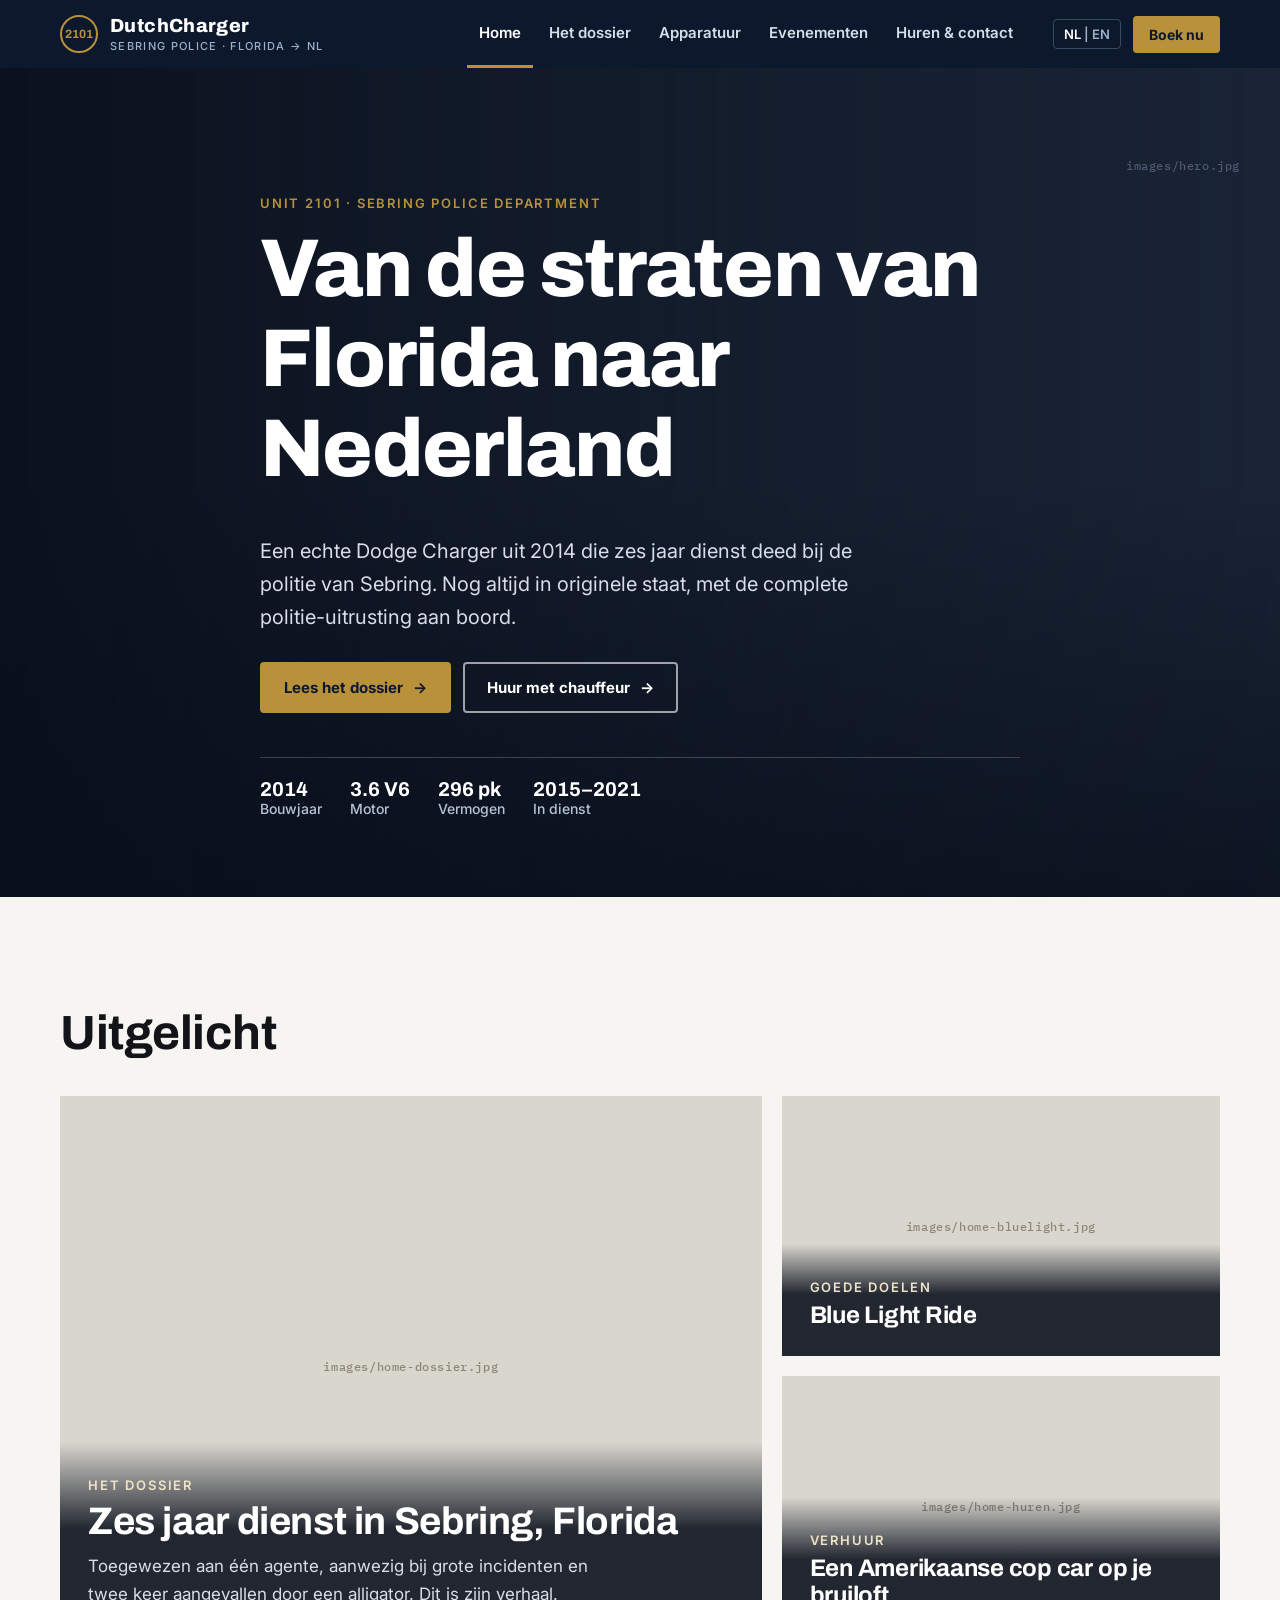
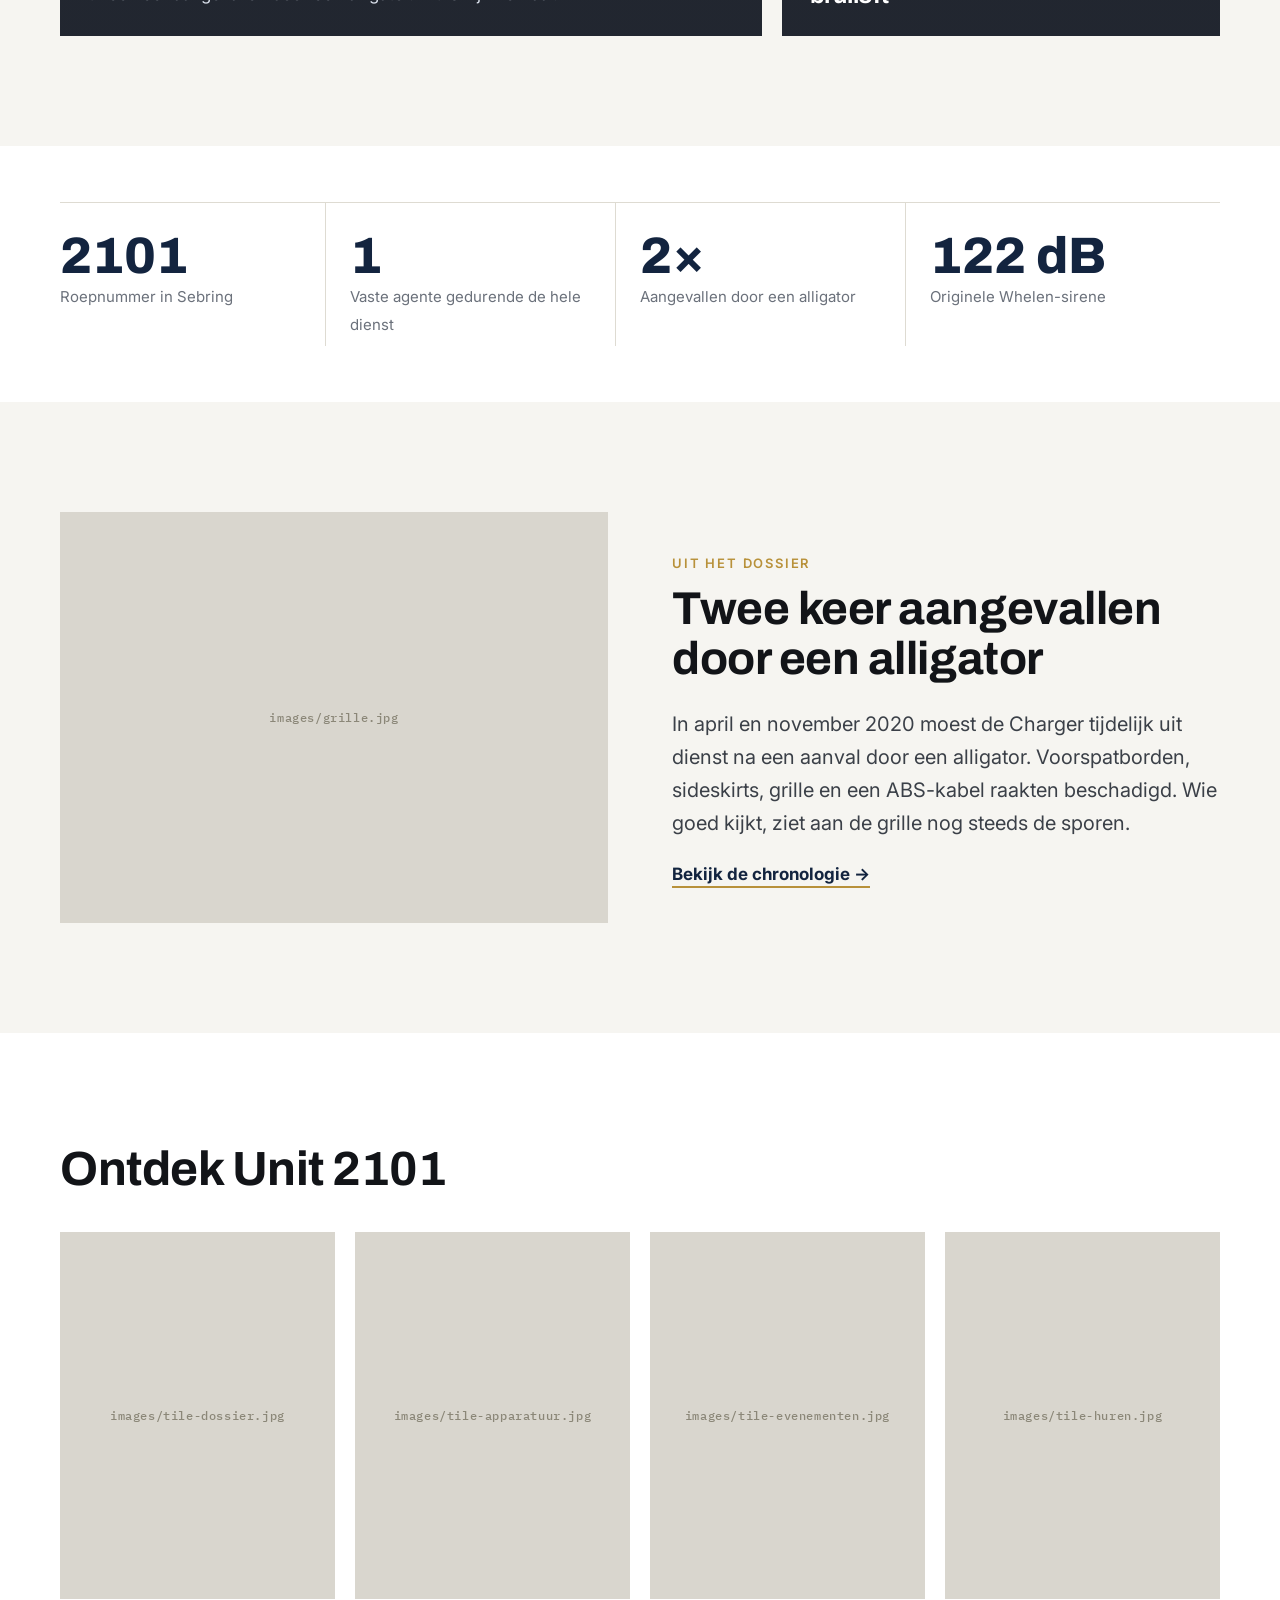
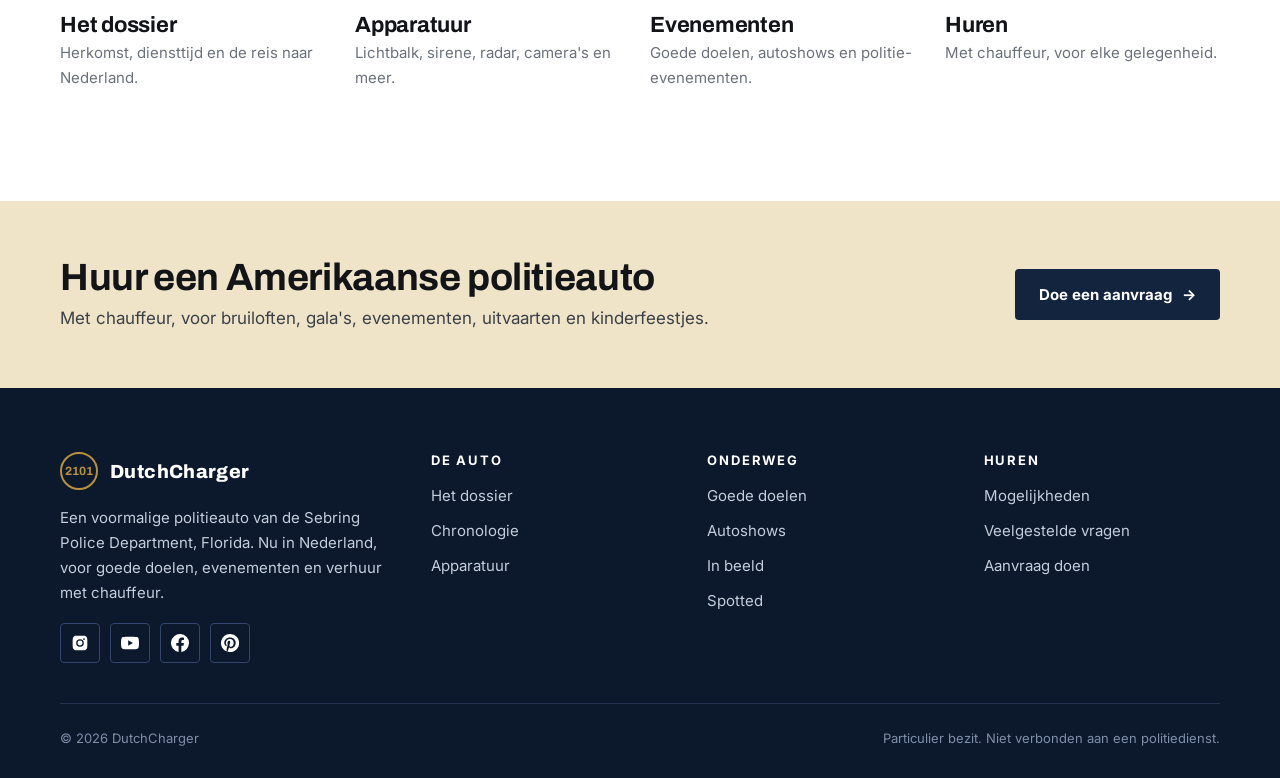
==== commit fa987497: "Ombouw naar site met meerdere pagina's en rustiger ontwerp Home, dossier, apparatuur, evenementen en" ====
--- a/index.html
+++ b/index.html
@@ -4,407 +4,151 @@
   <meta charset="utf-8">
   <meta name="viewport" content="width=device-width, initial-scale=1">
   <title>DutchCharger – Dodge Charger Sebring Police</title>
-  <meta name="description" content="Een echte voormalige politieauto uit Sebring, Florida – nu in Nederland. Te huur met chauffeur voor bruiloften, gala's, evenementen en goede doelen.">
+  <meta name="description" content="Een echte voormalige politieauto uit Sebring, Florida – nu in Nederland. Voor goede doelen, evenementen en verhuur met chauffeur.">
   <meta property="og:title" content="DutchCharger – Dodge Charger Sebring Police">
-  <meta property="og:description" content="Een echte Amerikaanse politieauto uit Sebring, Florida – nu in Nederland. Te huur met chauffeur.">
   <meta property="og:image" content="images/hero.jpg">
   <link rel="preconnect" href="https://fonts.googleapis.com">
   <link rel="preconnect" href="https://fonts.gstatic.com" crossorigin>
-  <link href="https://fonts.googleapis.com/css2?family=Oswald:wght@500;700&family=Inter:wght@400;600&family=Special+Elite&display=swap" rel="stylesheet">
+  <link href="https://fonts.googleapis.com/css2?family=Archivo:wght@600;700;800&family=IBM+Plex+Mono:wght@500;600&family=Inter:wght@400;600;700&display=swap" rel="stylesheet">
   <link rel="stylesheet" href="css/style.css">
 </head>
 <body>
+<header id="site-header"></header>
 
-<!-- ============ NAVIGATIE ============ -->
-<header class="nav">
-  <a href="#top" class="nav__logo">DUTCH<span>CHARGER</span></a>
-  <nav class="nav__links" id="navLinks">
-    <a href="#dossier"><span lang="nl">Dossier</span><span lang="en">File</span></a>
-    <a href="#tijdlijn"><span lang="nl">Geschiedenis</span><span lang="en">History</span></a>
-    <a href="#apparatuur"><span lang="nl">Apparatuur</span><span lang="en">Equipment</span></a>
-    <a href="#inzet"><span lang="nl">Inzet</span><span lang="en">Events</span></a>
-    <a href="#spotted">Spotted</a>
-    <a href="#huren" class="nav__cta"><span lang="nl">Huren</span><span lang="en">Book</span></a>
-  </nav>
-  <button class="lang-toggle" id="langToggle" aria-label="Switch language / Wissel taal">
-    <span class="lang-nl">NL</span> / <span class="lang-en">EN</span>
-  </button>
-  <button class="nav__burger" id="burger" aria-label="Menu">☰</button>
-</header>
+<main>
+  <!-- HERO -->
+  <section class="hero">
+    <div class="media" data-label="images/hero.jpg"><img src="images/hero.jpg" alt=""></div>
+    <div class="wrap">
+      <div class="hero__inner">
+        <span class="eyebrow">Unit 2101 · Sebring Police Department</span>
+        <h1>
+          <span lang="nl">Van de straten van Florida naar Nederland</span>
+          <span lang="en">From the streets of Florida to the Netherlands</span>
+        </h1>
+        <p>
+          <span lang="nl">Een echte Dodge Charger uit 2014 die zes jaar dienst deed bij de politie van Sebring. Nog altijd in originele staat, met de complete politie-uitrusting aan boord.</span>
+          <span lang="en">A genuine 2014 Dodge Charger that served six years with the Sebring Police. Still in original condition, with its complete police equipment on board.</span>
+        </p>
+        <div class="hero__actions">
+          <a href="dossier.html" class="btn btn--gold"><span lang="nl">Lees het dossier</span><span lang="en">Read the file</span></a>
+          <a href="huren.html" class="btn btn--light"><span lang="nl">Huur met chauffeur</span><span lang="en">Hire with driver</span></a>
+        </div>
+        <div class="hero__meta">
+          <div><strong>2014</strong><span lang="nl">Bouwjaar</span><span lang="en">Model year</span></div>
+          <div><strong>3.6 V6</strong><span lang="nl">Motor</span><span lang="en">Engine</span></div>
+          <div><strong>296 <span lang="nl">pk</span><span lang="en">hp</span></strong><span lang="nl">Vermogen</span><span lang="en">Power</span></div>
+          <div><strong>2015–2021</strong><span lang="nl">In dienst</span><span lang="en">In service</span></div>
+        </div>
+      </div>
+    </div>
+  </section>
 
-<!-- ============ HERO ============ -->
-<section class="hero" id="top">
-  <div class="lightbar" aria-hidden="true">
-    <span class="lb lb--red"></span><span class="lb lb--red"></span><span class="lb lb--white"></span>
-    <span class="lb lb--blue"></span><span class="lb lb--blue"></span>
-  </div>
-  <div class="hero__glow hero__glow--red" aria-hidden="true"></div>
-  <div class="hero__glow hero__glow--blue" aria-hidden="true"></div>
+  <!-- UITGELICHT -->
+  <section class="section">
+    <div class="wrap">
+      <div class="section-head">
+        <h2><span lang="nl">Uitgelicht</span><span lang="en">Featured</span></h2>
+      </div>
+      <div class="featured">
+        <a href="dossier.html" class="feat feat--big">
+          <div class="media" data-label="images/home-dossier.jpg"><img src="images/home-dossier.jpg" alt=""></div>
+          <div class="feat__body">
+            <span class="eyebrow"><span lang="nl">Het dossier</span><span lang="en">The file</span></span>
+            <h3><span lang="nl">Zes jaar dienst in Sebring, Florida</span><span lang="en">Six years of service in Sebring, Florida</span></h3>
+            <p><span lang="nl">Toegewezen aan één agente, aanwezig bij grote incidenten en twee keer aangevallen door een alligator. Dit is zijn verhaal.</span><span lang="en">Assigned to a single officer, present at major incidents and attacked by an alligator twice. This is his story.</span></p>
+          </div>
+        </a>
+        <a href="evenementen.html" class="feat">
+          <div class="media" data-label="images/home-bluelight.jpg"><img src="images/home-bluelight.jpg" alt=""></div>
+          <div class="feat__body">
+            <span class="eyebrow"><span lang="nl">Goede doelen</span><span lang="en">Charity</span></span>
+            <h3>Blue Light Ride</h3>
+          </div>
+        </a>
+        <a href="huren.html" class="feat">
+          <div class="media" data-label="images/home-huren.jpg"><img src="images/home-huren.jpg" alt=""></div>
+          <div class="feat__body">
+            <span class="eyebrow"><span lang="nl">Verhuur</span><span lang="en">Hire</span></span>
+            <h3><span lang="nl">Een Amerikaanse cop car op je bruiloft</span><span lang="en">An American cop car at your wedding</span></h3>
+          </div>
+        </a>
+      </div>
+    </div>
+  </section>
 
-  <div class="hero__content">
-    <p class="hero__unit">UNIT 2101 · SEBRING, FL → NL 🇺🇸🇳🇱</p>
-    <h1>Dodge Charger<br><span>Sebring Police</span></h1>
-    <p class="hero__specs">2014 &nbsp;|&nbsp; 296 <span lang="nl">PK</span><span lang="en">HP</span> &nbsp;|&nbsp; 3.6 V6</p>
-    <p class="hero__lead">
-      <span lang="nl">Een echte voormalige politieauto uit Sebring, Florida. Van 2015 tot 2021 in dienst – en nog altijd in originele staat, precies zoals hij in de VS reed.</span>
-      <span lang="en">A genuine former police car from Sebring, Florida. In service from 2015 to 2021 – and still in original condition, exactly as it patrolled in the USA.</span>
-    </p>
-    <div class="hero__buttons">
-      <a href="#huren" class="btn btn--primary"><span lang="nl">Huur een Amerikaanse cop car 🚓</span><span lang="en">Rent an American cop car 🚓</span></a>
-      <a href="#tijdlijn" class="btn btn--ghost"><span lang="nl">Lees het verhaal</span><span lang="en">Read the story</span></a>
+  <!-- FEITEN -->
+  <section class="section--tight white">
+    <div class="wrap">
+      <div class="facts">
+        <div class="fact"><strong>2101</strong><span lang="nl">Roepnummer in Sebring</span><span lang="en">Call sign in Sebring</span></div>
+        <div class="fact"><strong>1</strong><span lang="nl">Vaste agente gedurende de hele dienst</span><span lang="en">Assigned officer for its entire service</span></div>
+        <div class="fact"><strong>2×</strong><span lang="nl">Aangevallen door een alligator</span><span lang="en">Attacked by an alligator</span></div>
+        <div class="fact"><strong>122 dB</strong><span lang="nl">Originele Whelen-sirene</span><span lang="en">Original Whelen siren</span></div>
+      </div>
     </div>
-    <button class="code3" id="code3" type="button">
-      <span class="code3__dot"></span>
-      <span lang="nl">Code 3 – lichten aan</span><span lang="en">Code 3 – lights on</span>
-    </button>
-  </div>
-  <a href="#dossier" class="hero__scroll" aria-label="Scroll">↓ Scroll ↓</a>
-</section>
+  </section>
 
-<!-- ============ DOSSIER ============ -->
-<section class="section" id="dossier">
-  <div class="container">
-    <h2 class="section__title"><span lang="nl">Het dossier</span><span lang="en">The case file</span></h2>
+  <!-- ALLIGATOR -->
+  <section class="section">
+    <div class="wrap split">
+      <div class="media" data-label="images/grille.jpg"><img src="images/grille.jpg" alt=""></div>
+      <div>
+        <span class="eyebrow"><span lang="nl">Uit het dossier</span><span lang="en">From the file</span></span>
+        <h2><span lang="nl">Twee keer aangevallen door een alligator</span><span lang="en">Attacked by an alligator – twice</span></h2>
+        <p class="lede">
+          <span lang="nl">In april en november 2020 moest de Charger tijdelijk uit dienst na een aanval door een alligator. Voorspatborden, sideskirts, grille en een ABS-kabel raakten beschadigd. Wie goed kijkt, ziet aan de grille nog steeds de sporen.</span>
+          <span lang="en">In April and November 2020 the Charger had to be taken off duty after an alligator attack. Both front fenders, the side skirts, the grille and an ABS cable were damaged. Look closely and you can still see the marks on the grille.</span>
+        </p>
+        <a href="dossier.html#chronologie" class="link-arrow"><span lang="nl">Bekijk de chronologie</span><span lang="en">View the timeline</span></a>
+      </div>
+    </div>
+  </section>
 
-    <div class="dossier">
-      <div class="dossier__tab">CASE FILE #2101</div>
-      <div class="dossier__stamp">
-        <span lang="nl">UIT DIENST</span><span lang="en">RETIRED</span>
+  <!-- ONTDEK -->
+  <section class="section white">
+    <div class="wrap">
+      <div class="section-head">
+        <h2><span lang="nl">Ontdek Unit 2101</span><span lang="en">Explore Unit 2101</span></h2>
       </div>
+      <div class="tiles">
+        <a href="dossier.html" class="tile">
+          <div class="media" data-label="images/tile-dossier.jpg"><img src="images/tile-dossier.jpg" alt=""></div>
+          <h3><span lang="nl">Het dossier</span><span lang="en">The file</span></h3>
+          <p><span lang="nl">Herkomst, diensttijd en de reis naar Nederland.</span><span lang="en">Origin, service and the journey to the Netherlands.</span></p>
+        </a>
+        <a href="apparatuur.html" class="tile">
+          <div class="media" data-label="images/tile-apparatuur.jpg"><img src="images/tile-apparatuur.jpg" alt=""></div>
+          <h3><span lang="nl">Apparatuur</span><span lang="en">Equipment</span></h3>
+          <p><span lang="nl">Lichtbalk, sirene, radar, camera's en meer.</span><span lang="en">Light bar, siren, radar, cameras and more.</span></p>
+        </a>
+        <a href="evenementen.html" class="tile">
+          <div class="media" data-label="images/tile-evenementen.jpg"><img src="images/tile-evenementen.jpg" alt=""></div>
+          <h3><span lang="nl">Evenementen</span><span lang="en">Events</span></h3>
+          <p><span lang="nl">Goede doelen, autoshows en politie-evenementen.</span><span lang="en">Charities, car shows and police events.</span></p>
+        </a>
+        <a href="huren.html" class="tile">
+          <div class="media" data-label="images/tile-huren.jpg"><img src="images/tile-huren.jpg" alt=""></div>
+          <h3><span lang="nl">Huren</span><span lang="en">Hire</span></h3>
+          <p><span lang="nl">Met chauffeur, voor elke gelegenheid.</span><span lang="en">With a driver, for any occasion.</span></p>
+        </a>
+      </div>
+    </div>
+  </section>
 
-      <div class="dossier__grid">
-        <div class="dossier__photo">
-          <img src="images/dossier.jpg" alt="Dodge Charger Sebring Police" onerror="this.parentElement.classList.add('is-empty')">
-          <span class="placeholder">📷 images/dossier.jpg</span>
-          <span class="dossier__clip" aria-hidden="true"></span>
-        </div>
+  <!-- CTA -->
+  <section class="cta-band">
+    <div class="wrap">
+      <div>
+        <h2><span lang="nl">Huur een Amerikaanse politieauto</span><span lang="en">Hire an American police car</span></h2>
+        <p><span lang="nl">Met chauffeur, voor bruiloften, gala's, evenementen, uitvaarten en kinderfeestjes.</span><span lang="en">With a driver, for weddings, proms, events, funerals and children's parties.</span></p>
+      </div>
+      <a href="huren.html#aanvraag" class="btn btn--dark"><span lang="nl">Doe een aanvraag</span><span lang="en">Send a request</span></a>
+    </div>
+  </section>
+</main>
 
-        <dl class="dossier__data">
-          <div><dt><span lang="nl">Voertuig</span><span lang="en">Vehicle</span></dt><dd>Dodge Charger</dd></div>
-          <div><dt><span lang="nl">Bouwdatum</span><span lang="en">Built</span></dt><dd>01-09-2014</dd></div>
-          <div><dt><span lang="nl">Motor</span><span lang="en">Engine</span></dt><dd>3.6 V6 · 296 <span lang="nl">PK</span><span lang="en">HP</span></dd></div>
-          <div><dt><span lang="nl">Korps</span><span lang="en">Department</span></dt><dd>Sebring Police Department, Florida</dd></div>
-          <div><dt><span lang="nl">Roepnummer</span><span lang="en">Call sign</span></dt><dd>2101</dd></div>
-          <div><dt><span lang="nl">Toegewezen aan</span><span lang="en">Assigned to</span></dt><dd><span lang="nl">Agente Shannon S.</span><span lang="en">Officer Shannon S.</span></dd></div>
-          <div><dt><span lang="nl">In dienst</span><span lang="en">In service</span></dt><dd><span lang="nl">jan 2015 – sep 2021</span><span lang="en">Jan 2015 – Sep 2021</span></dd></div>
-          <div><dt><span lang="nl">Bijzonderheden</span><span lang="en">Notes</span></dt><dd><span lang="nl">2× aangevallen door een alligator 🐊</span><span lang="en">Attacked by an alligator – twice 🐊</span></dd></div>
-          <div><dt>Status</dt><dd class="status"><span lang="nl">Actief in Nederland 🇳🇱</span><span lang="en">Active in the Netherlands 🇳🇱</span></dd></div>
-        </dl>
-      </div>
-
-      <p class="dossier__note">
-        <span lang="nl">De herkomst is bevestigd door documenten en het roepnummer. Daarna kwam er contact met politiechef Karl Hoglund van Sebring – dankzij zijn hulp draagt de auto weer de originele politiedecals.</span>
-        <span lang="en">Its origin was confirmed through documents and the call sign. That led to contact with Sebring Police Chief Karl Hoglund – thanks to his help, the car wears its original police decals again.</span>
-      </p>
-      <p class="dossier__sign">— H. Sterkenburg</p>
-    </div>
-
-    <div class="stats">
-      <div class="stat"><strong data-count="2101">2101</strong><span lang="nl">roepnummer</span><span lang="en">call sign</span></div>
-      <div class="stat"><strong data-count="6">6</strong><span lang="nl">jaar in dienst</span><span lang="en">years of service</span></div>
-      <div class="stat"><strong data-count="2">2</strong><span lang="nl">alligator-aanvallen</span><span lang="en">alligator attacks</span></div>
-      <div class="stat"><strong data-count="122">122</strong><span lang="nl">dB sirene</span><span lang="en">dB siren</span></div>
-    </div>
-  </div>
-</section>
-
-<!-- ============ TIJDLIJN ============ -->
-<section class="section section--dark" id="tijdlijn">
-  <div class="container">
-    <h2 class="section__title"><span lang="nl">De geschiedenis</span><span lang="en">The history</span></h2>
-    <p class="section__intro">
-      <span lang="nl">Van patrouilleren onder de zon van Florida tot goede doelen-ritten in Nederland.</span>
-      <span lang="en">From patrolling under the Florida sun to charity drives in the Netherlands.</span>
-    </p>
-
-    <ol class="timeline">
-      <li class="tl tl--us">
-        <time>01-09-2014</time>
-        <h3><span lang="nl">Gebouwd</span><span lang="en">Built</span></h3>
-        <p><span lang="nl">De Charger rolt van de band.</span><span lang="en">The Charger rolls off the assembly line.</span></p>
-      </li>
-      <li class="tl tl--us">
-        <time><span lang="nl">Begin 2015</span><span lang="en">Early 2015</span></time>
-        <h3><span lang="nl">In dienst bij Sebring PD</span><span lang="en">Joins Sebring PD</span></h3>
-        <p><span lang="nl">Toegewezen aan agente Shannon S. Omdat er maar één agente mee reed, die er zorgvuldig mee omging, is hij opvallend netjes gebleven.</span><span lang="en">Assigned to Officer Shannon S. Because only one officer drove it – and took good care of it – the car stayed remarkably clean.</span></p>
-      </li>
-      <li class="tl tl--us tl--memorial">
-        <time>23-01-2019</time>
-        <h3><span lang="nl">SunTrust Bank, Sebring</span><span lang="en">SunTrust Bank, Sebring</span></h3>
-        <p><span lang="nl">Bij de schietpartij in de SunTrust Bank, waarbij vijf vrouwen om het leven kwamen, was deze Charger een van de eerste politievoertuigen ter plaatse. Op nieuwsfoto's is roepnummer 2101 duidelijk te zien. In herinnering aan de slachtoffers.</span><span lang="en">During the shooting at the SunTrust Bank, in which five women lost their lives, this Charger was among the first police vehicles on scene. Call sign 2101 is clearly visible in news photos. In memory of the victims.</span></p>
-      </li>
-      <li class="tl tl--us tl--gator">
-        <time>19-04-2020</time>
-        <h3><span lang="nl">Alligator-aanval #1 🐊</span><span lang="en">Alligator attack #1 🐊</span></h3>
-        <p><span lang="nl">Tijdelijk buiten dienst na een aanval door een alligator. Na reparatie terug op straat.</span><span lang="en">Temporarily out of service after an alligator attack. Back on the road after repairs.</span></p>
-      </li>
-      <li class="tl tl--us tl--gator">
-        <time>17-11-2020</time>
-        <h3><span lang="nl">Alligator-aanval #2 🐊</span><span lang="en">Alligator attack #2 🐊</span></h3>
-        <p><span lang="nl">Opnieuw! Voorspatborden, sideskirts, grille en een ABS-kabel beschadigd. Professioneel hersteld – kleine sporen zie je nog aan de boven- en onderkant van de grille.</span><span lang="en">Again! Both front fenders, side skirts, the grille and an ABS cable were damaged. Professionally repaired – small marks are still visible on the top and bottom of the grille.</span></p>
-      </li>
-      <li class="tl tl--us">
-        <time>23-09-2021</time>
-        <h3><span lang="nl">Motorschade</span><span lang="en">Engine failure</span></h3>
-        <p><span lang="nl">Uit dienst gehaald; in Sebring kreeg hij een nieuwe motor. Daarna bleek hij niet meer nodig: er waren genoeg andere dienstauto's.</span><span lang="en">Taken out of service; Sebring fitted a new engine. Afterwards it was no longer needed – there were enough other patrol cars.</span></p>
-      </li>
-      <li class="tl tl--us">
-        <time>20-09-2022</time>
-        <h3><span lang="nl">Definitief uit dienst</span><span lang="en">Officially retired</span></h3>
-        <p><span lang="nl">Via een veiling in de VS verkocht aan een autobedrijf uit Axel. De bestickering moest er – zoals verplicht – vóór de veiling af.</span><span lang="en">Sold at a US auction to a car dealer from Axel (NL). As required, all police decals were removed before the sale.</span></p>
-      </li>
-      <li class="tl tl--nl">
-        <time>20-12-2022</time>
-        <h3><span lang="nl">Aangekomen in Nederland 🚢</span><span lang="en">Arrived in the Netherlands 🚢</span></h3>
-        <p><span lang="nl">Per schip overgebracht en officieel ingevoerd.</span><span lang="en">Shipped across the Atlantic and officially imported.</span></p>
-      </li>
-      <li class="tl tl--nl">
-        <time>13-04-2023</time>
-        <h3><span lang="nl">Te koop in Nunspeet</span><span lang="en">For sale in Nunspeet</span></h3>
-        <p><span lang="nl">Een tijdje te koop bij een autohandelaar.</span><span lang="en">On sale at a car dealership for a while.</span></p>
-      </li>
-      <li class="tl tl--nl">
-        <time>19-07-2023</time>
-        <h3><span lang="nl">Van ons! 🎉</span><span lang="en">He's ours! 🎉</span></h3>
-        <p><span lang="nl">Gekocht – en begin augustus 2023 op Nederlands kenteken gezet.</span><span lang="en">Purchased – and registered on Dutch plates in early August 2023.</span></p>
-      </li>
-      <li class="tl tl--nl">
-        <time><span lang="nl">Daarna</span><span lang="en">After that</span></time>
-        <h3><span lang="nl">Originele decals terug</span><span lang="en">Original decals restored</span></h3>
-        <p><span lang="nl">Via het Amerikaanse bedrijf dat destijds de politieauto's beplakte – normaal alleen voor politiediensten, maar met speciale toestemming van chef Karl Hoglund.</span><span lang="en">Through the US company that originally decaled the patrol cars – normally only supplied to law enforcement, but allowed with special permission from Chief Karl Hoglund.</span></p>
-      </li>
-    </ol>
-
-    <!-- Voor & Na -->
-    <h3 class="sub-title"><span lang="nl">Toen &amp; nu</span><span lang="en">Then &amp; now</span></h3>
-    <p class="section__intro">
-      <span lang="nl">Sleep de schuif: links de veilingfoto, rechts zoals hij nu is.</span>
-      <span lang="en">Drag the slider: auction photo on the left, how it looks today on the right.</span>
-    </p>
-    <div class="compare" id="compare">
-      <div class="compare__img compare__img--after">
-        <img src="images/nu.jpg" alt="Nu / Now" onerror="this.parentElement.classList.add('is-empty')">
-        <span class="placeholder">📷 images/nu.jpg</span>
-        <span class="compare__label compare__label--right"><span lang="nl">NU</span><span lang="en">NOW</span></span>
-      </div>
-      <div class="compare__img compare__img--before" id="compareBefore">
-        <img src="images/toen.jpg" alt="Toen / Then" onerror="this.parentElement.classList.add('is-empty')">
-        <span class="placeholder">📷 images/toen.jpg</span>
-        <span class="compare__label"><span lang="nl">VEILING 2022</span><span lang="en">AUCTION 2022</span></span>
-      </div>
-      <input type="range" min="0" max="100" value="50" class="compare__range" id="compareRange" aria-label="Toen / nu">
-      <div class="compare__handle" id="compareHandle" aria-hidden="true"></div>
-    </div>
-  </div>
-</section>
-
-<!-- ============ APPARATUUR ============ -->
-<section class="section" id="apparatuur">
-  <div class="container">
-    <h2 class="section__title"><span lang="nl">Apparatuur aan boord</span><span lang="en">Equipment on board</span></h2>
-    <p class="section__intro">
-      <span lang="nl">Alles uit de originele politieconfiguratie zit er nog in. Klik op een onderdeel voor details.</span>
-      <span lang="en">Everything from the original police setup is still in place. Tap an item for details.</span>
-    </p>
-
-    <div class="gear">
-      <details class="gear__item" open>
-        <summary>🚨 <span lang="nl">Zwaaibalk</span><span lang="en">Light bar</span></summary>
-        <p>Whelen Liberty FSA Premium, 15 modules (48,5″) – <span lang="nl">met take-down lampen en linker &amp; rechter alley light.</span><span lang="en">with take-down lights and left &amp; right alley lights.</span></p>
-      </details>
-      <details class="gear__item">
-        <summary>📢 <span lang="nl">Sirene</span><span lang="en">Siren</span></summary>
-        <p><span lang="nl">Whelen 295SLSA1 sireneversterker en bediening, met een Whelen 100 W composiet luidspreker tot 122 dB.</span><span lang="en">Whelen 295SLSA1 siren amplifier and controller, with a Whelen 100 W composite speaker reaching 122 dB.</span></p>
-      </details>
-      <details class="gear__item">
-        <summary>🎥 <span lang="nl">Camerasysteem</span><span lang="en">Camera system</span></summary>
-        <p>L3 Mobile Vision Flashback 3 DVR – <span lang="nl">twee camera's (MVC-300NL dashcam voor weinig licht, MVD-258IR achterbankcamera) en twee draadloze microfoons. Gebruikt voor bewijsvastlegging bij controles en incidenten.</span><span lang="en">two cameras (MVC-300NL low-light dash cam, MVD-258IR rear-seat camera) and two wireless mics. Used to record traffic stops and incidents as evidence.</span></p>
-      </details>
-      <details class="gear__item">
-        <summary>📡 <span lang="nl">Radar &amp; laser</span><span lang="en">Radar &amp; laser</span></summary>
-        <p>Decatur Genesis II <span lang="nl">radar (meet stilstaand én rijdend) en de</span><span lang="en">radar (measures while parked or moving) and the</span> Laser Technology UltraLyte LTU 20-20 <span lang="nl">lasersnelheidsmeter.</span><span lang="en">laser speed gun.</span></p>
-      </details>
-      <details class="gear__item">
-        <summary>💻 <span lang="nl">Mobiele computer</span><span lang="en">Mobile computer</span></summary>
-        <p>Panasonic Toughbook CF-19 <span lang="nl">met dockingstation – voor rapportages, kentekencontroles en databanken.</span><span lang="en">with docking station – for reports, plate checks and database access.</span></p>
-      </details>
-      <details class="gear__item">
-        <summary>🗄️ <span lang="nl">Middenconsole</span><span lang="en">Center console</span></summary>
-        <p>Havis 25″ <span lang="nl">console, speciaal voor de Charger Pursuit (2011+).</span><span lang="en">console, purpose-built for the Charger Pursuit (2011+).</span></p>
-      </details>
-      <details class="gear__item">
-        <summary>🔒 <span lang="nl">Arrestantenschot</span><span lang="en">Prisoner partition</span></summary>
-        <p>Pro-Gard PFW <span lang="nl">met geventileerde polycarbonaat ramen, plus een Pro-Gard GVPM verticale wapenhouder.</span><span lang="en">with vented polycarbonate windows, plus a Pro-Gard GVPM vertical long-gun mount.</span></p>
-      </details>
-      <details class="gear__item">
-        <summary>🔦 <span lang="nl">Verlichting</span><span lang="en">Lighting</span></summary>
-        <p><span lang="nl">Unity halogeen zoeklicht (bestuurderszijde), Maglite ML150R oplaadbare zaklamp met laadstation en een rood/wit LED „ticket light”.</span><span lang="en">Unity halogen spotlight (driver side), Maglite ML150R rechargeable flashlight with charger, and a red/white LED dome “ticket light”.</span></p>
-      </details>
-      <details class="gear__item">
-        <summary>⛓️ <span lang="nl">Handboeien</span><span lang="en">Handcuffs</span></summary>
-        <p><span lang="nl">Twee paar Peerless handboeien, gemaakt in Springfield, Massachusetts.</span><span lang="en">Two pairs of Peerless handcuffs, made in Springfield, Massachusetts.</span></p>
-      </details>
-    </div>
-  </div>
-</section>
-
-<!-- ============ INZET / GOEDE DOELEN ============ -->
-<section class="section section--dark" id="inzet">
-  <div class="container">
-    <h2 class="section__title"><span lang="nl">Nu op een nieuwe missie</span><span lang="en">On a new mission</span></h2>
-    <p class="section__intro">
-      <span lang="nl">We zetten de Charger vooral in voor goede doelen en auto-evenementen – en we rijden er natuurlijk ook zelf graag mee.</span>
-      <span lang="en">These days the Charger is mostly on duty for charities and car events – and of course we love driving it ourselves.</span>
-    </p>
-
-    <div class="cards">
-      <article class="card card--feature">
-        <div class="card__tag"><span lang="nl">Elk jaar</span><span lang="en">Every year</span></div>
-        <h3>Blue Light Ride</h3>
-        <p><span lang="nl">In een stoet van 100+ hulpverleningsvoertuigen, alle lampen aan, langs verzorgingshuizen en kinderopvang. We eindigen bij het VieCuri Medisch Centrum, waar we kinderen verrassen met lampen, sirenes en cadeautjes.</span><span lang="en">In a convoy of 100+ emergency vehicles with all lights on, past care homes and daycare centres. We finish at VieCuri Medical Centre, surprising children with lights, sirens and presents.</span></p>
-      </article>
-      <article class="card">
-        <h3>Stichting Hoogvliegers</h3>
-        <p><span lang="nl">Vaak aanwezig bij de Hoogvliegersdagen.</span><span lang="en">Regulars at the Hoogvliegers days.</span></p>
-      </article>
-      <article class="card">
-        <h3>Stichting Opkikker</h3>
-        <p><span lang="nl">Een onvergetelijke dag voor gezinnen met een langdurig ziek kind.</span><span lang="en">Unforgettable days for families with a chronically ill child.</span></p>
-      </article>
-      <article class="card">
-        <h3>IPA &amp; <span lang="nl">pensioenritten</span><span lang="en">retirement rides</span></h3>
-        <p><span lang="nl">Evenementen voor de International Police Association en ritten voor agenten die met pensioen gaan.</span><span lang="en">Events for the International Police Association and rides for officers who are retiring.</span></p>
-      </article>
-      <article class="card">
-        <h3>American Sunday &amp; <span lang="nl">autoshows</span><span lang="en">car shows</span></h3>
-        <p><span lang="nl">Kom langs en bekijk hem van dichtbij.</span><span lang="en">Come by and see him up close.</span></p>
-      </article>
-    </div>
-  </div>
-</section>
-
-<!-- ============ SPOTTED ============ -->
-<section class="section" id="spotted">
-  <div class="container">
-    <h2 class="section__title">Spotted! 👀</h2>
-    <p class="section__intro">
-      <span lang="nl">Heb jij Unit 2101 gespot? Tag ons met <strong>#DutchCharger</strong> of stuur je foto – de leukste komen hier te staan.</span>
-      <span lang="en">Spotted Unit 2101? Tag us with <strong>#DutchCharger</strong> or send us your photo – the best ones end up here.</span>
-    </p>
-
-    <div class="gallery" id="gallery">
-      <!-- Zet foto's in de map images/ en pas de bestandsnamen hieronder aan -->
-      <figure class="gallery__item"><img src="images/spotted-1.jpg" alt="" onerror="this.parentElement.classList.add('is-empty')"><span class="placeholder">📷 spotted-1.jpg</span><figcaption>Blue Light Ride</figcaption></figure>
-      <figure class="gallery__item"><img src="images/spotted-2.jpg" alt="" onerror="this.parentElement.classList.add('is-empty')"><span class="placeholder">📷 spotted-2.jpg</span><figcaption>American Sunday</figcaption></figure>
-      <figure class="gallery__item"><img src="images/spotted-3.jpg" alt="" onerror="this.parentElement.classList.add('is-empty')"><span class="placeholder">📷 spotted-3.jpg</span><figcaption>Hoogvliegersdag</figcaption></figure>
-      <figure class="gallery__item"><img src="images/spotted-4.jpg" alt="" onerror="this.parentElement.classList.add('is-empty')"><span class="placeholder">📷 spotted-4.jpg</span><figcaption><span lang="nl">Bruiloft</span><span lang="en">Wedding</span></figcaption></figure>
-      <figure class="gallery__item"><img src="images/spotted-5.jpg" alt="" onerror="this.parentElement.classList.add('is-empty')"><span class="placeholder">📷 spotted-5.jpg</span><figcaption><span lang="nl">'s Nachts</span><span lang="en">At night</span></figcaption></figure>
-      <figure class="gallery__item"><img src="images/spotted-6.jpg" alt="" onerror="this.parentElement.classList.add('is-empty')"><span class="placeholder">📷 spotted-6.jpg</span><figcaption>Interieur / Interior</figcaption></figure>
-    </div>
-  </div>
-</section>
-
-<!-- ============ HUREN / CONTACT ============ -->
-<section class="section section--dark" id="huren">
-  <div class="container">
-    <h2 class="section__title"><span lang="nl">Huur een Amerikaanse cop car 🚓🇺🇸</span><span lang="en">Rent an American cop car 🚓🇺🇸</span></h2>
-    <p class="section__intro">
-      <span lang="nl">Altijd mét chauffeur. Voor bruiloften, gala's, evenementen, uitvaarten, kinderfeestjes en meer. Laat een bericht achter, dan nemen we snel contact op.</span>
-      <span lang="en">Always with a driver. For weddings, proms, events, funerals, kids' parties and more. Leave a message and we'll get back to you soon.</span>
-    </p>
-
-    <div class="booking">
-      <ul class="booking__uses">
-        <li>💍 <span lang="nl">Bruiloften</span><span lang="en">Weddings</span></li>
-        <li>🎓 <span lang="nl">Gala's</span><span lang="en">Proms</span></li>
-        <li>🎪 <span lang="nl">Evenementen</span><span lang="en">Events</span></li>
-        <li>🕊️ <span lang="nl">Uitvaarten</span><span lang="en">Funerals</span></li>
-        <li>🎈 <span lang="nl">Kinderfeestjes</span><span lang="en">Kids' parties</span></li>
-        <li>🎬 <span lang="nl">Foto- &amp; filmshoots</span><span lang="en">Photo &amp; film shoots</span></li>
-        <li>👮 <span lang="nl">Pensioenritten</span><span lang="en">Retirement rides</span></li>
-      </ul>
-
-      <form class="form" id="bookingForm">
-        <label><span lang="nl">Naam</span><span lang="en">Name</span>
-          <input type="text" name="naam" required autocomplete="name">
-        </label>
-        <label>E-mail
-          <input type="email" name="email" required autocomplete="email">
-        </label>
-        <label><span lang="nl">Telefoon</span><span lang="en">Phone</span>
-          <input type="tel" name="telefoon" autocomplete="tel">
-        </label>
-        <label><span lang="nl">Datum</span><span lang="en">Date</span>
-          <input type="date" name="datum">
-        </label>
-        <label class="form__full"><span lang="nl">Soort gelegenheid</span><span lang="en">Occasion</span>
-          <select name="gelegenheid">
-            <option>Bruiloft / Wedding</option>
-            <option>Gala</option>
-            <option>Evenement / Event</option>
-            <option>Goed doel / Charity</option>
-            <option>Uitvaart / Funeral</option>
-            <option>Kinderfeest / Kids' party</option>
-            <option>Foto- of filmshoot / Photo or film shoot</option>
-            <option>Anders / Other</option>
-          </select>
-        </label>
-        <label class="form__full"><span lang="nl">Locatie</span><span lang="en">Location</span>
-          <input type="text" name="locatie">
-        </label>
-        <label class="form__full"><span lang="nl">Bericht</span><span lang="en">Message</span>
-          <textarea name="bericht" rows="4"></textarea>
-        </label>
-        <button type="submit" class="btn btn--primary form__full">
-          <span lang="nl">Verstuur aanvraag</span><span lang="en">Send request</span>
-        </button>
-        <p class="form__hint form__full">
-          <span lang="nl">Je e-mailprogramma opent met je aanvraag al ingevuld.</span>
-          <span lang="en">Your email app will open with your request filled in.</span>
-        </p>
-      </form>
-    </div>
-  </div>
-</section>
-
-<!-- ============ STICKERS (binnenkort) ============ -->
-<section class="section section--stripe">
-  <div class="container merch">
-    <div class="merch__badge">2101</div>
-    <div>
-      <h2><span lang="nl">Stickers – binnenkort!</span><span lang="en">Stickers – coming soon!</span></h2>
-      <p><span lang="nl">We werken aan eigen Unit 2101 stickers. Volg ons op socials om als eerste te horen wanneer ze er zijn.</span><span lang="en">We're designing our own Unit 2101 stickers. Follow us on socials to be the first to know.</span></p>
-    </div>
-  </div>
-</section>
-
-<!-- ============ FOOTER ============ -->
-<footer class="footer">
-  <div class="container">
-    <div class="socials">
-      <!-- Vul hieronder je eigen links in -->
-      <a href="https://www.instagram.com/" target="_blank" rel="noopener" aria-label="Instagram">
-        <svg viewBox="0 0 24 24"><path d="M12 2.2c3.2 0 3.6 0 4.8.1 1.2.1 1.8.2 2.2.4.6.2 1 .5 1.4.9.4.4.7.8.9 1.4.2.4.4 1.1.4 2.2.1 1.3.1 1.6.1 4.8s0 3.6-.1 4.8c-.1 1.2-.2 1.8-.4 2.2-.2.6-.5 1-.9 1.4-.4.4-.8.7-1.4.9-.4.2-1.1.4-2.2.4-1.3.1-1.6.1-4.8.1s-3.6 0-4.8-.1c-1.2-.1-1.8-.2-2.2-.4-.6-.2-1-.5-1.4-.9-.4-.4-.7-.8-.9-1.4-.2-.4-.4-1.1-.4-2.2C2.2 15.6 2.2 15.2 2.2 12s0-3.6.1-4.8c.1-1.2.2-1.8.4-2.2.2-.6.5-1 .9-1.4.4-.4.8-.7 1.4-.9.4-.2 1.1-.4 2.2-.4C8.4 2.2 8.8 2.2 12 2.2zm0 4.7a5.1 5.1 0 1 0 0 10.2 5.1 5.1 0 0 0 0-10.2zm0 8.4a3.3 3.3 0 1 1 0-6.6 3.3 3.3 0 0 1 0 6.6zm5.3-9.8a1.2 1.2 0 1 0 0 2.4 1.2 1.2 0 0 0 0-2.4z"/></svg>
-      </a>
-      <a href="https://www.youtube.com/" target="_blank" rel="noopener" aria-label="YouTube">
-        <svg viewBox="0 0 24 24"><path d="M23.5 6.2a3 3 0 0 0-2.1-2.1C19.5 3.6 12 3.6 12 3.6s-7.5 0-9.4.5A3 3 0 0 0 .5 6.2 31 31 0 0 0 0 12a31 31 0 0 0 .5 5.8 3 3 0 0 0 2.1 2.1c1.9.5 9.4.5 9.4.5s7.5 0 9.4-.5a3 3 0 0 0 2.1-2.1A31 31 0 0 0 24 12a31 31 0 0 0-.5-5.8zM9.6 15.6V8.4l6.3 3.6-6.3 3.6z"/></svg>
-      </a>
-      <a href="https://www.facebook.com/" target="_blank" rel="noopener" aria-label="Facebook">
-        <svg viewBox="0 0 24 24"><path d="M24 12a12 12 0 1 0-13.9 11.9v-8.4h-3V12h3V9.4c0-3 1.8-4.7 4.5-4.7 1.3 0 2.7.2 2.7.2v3h-1.5c-1.5 0-2 .9-2 1.9V12h3.4l-.5 3.5h-2.9v8.4A12 12 0 0 0 24 12z"/></svg>
-      </a>
-      <a href="https://www.pinterest.com/" target="_blank" rel="noopener" aria-label="Pinterest">
-        <svg viewBox="0 0 24 24"><path d="M12 0a12 12 0 0 0-4.4 23.2c-.1-.9-.2-2.4 0-3.4l1.4-6s-.4-.7-.4-1.8c0-1.7 1-2.9 2.2-2.9 1 0 1.5.8 1.5 1.7 0 1-.7 2.6-1 4-.3 1.2.6 2.2 1.8 2.2 2.1 0 3.8-2.3 3.8-5.5 0-2.9-2.1-4.9-5-4.9-3.4 0-5.4 2.6-5.4 5.2 0 1 .4 2.1.9 2.7.1.1.1.2.1.3l-.3 1.4c-.1.2-.2.3-.4.2-1.5-.7-2.4-2.9-2.4-4.6 0-3.8 2.7-7.2 7.9-7.2 4.1 0 7.3 3 7.3 6.9 0 4.1-2.6 7.4-6.2 7.4-1.2 0-2.4-.6-2.7-1.4l-.8 2.8c-.3 1-1 2.3-1.5 3.1A12 12 0 1 0 12 0z"/></svg>
-      </a>
-    </div>
-    <p class="footer__tag">#DutchCharger · Unit 2101 · Sebring, FL → NL</p>
-    <p class="footer__small">
-      <span lang="nl">Een voormalige dienstauto van de Sebring Police Department, nu particulier bezit. Geen onderdeel van of verbonden aan enige politiedienst.</span>
-      <span lang="en">A former Sebring Police Department vehicle, now privately owned. Not affiliated with any law-enforcement agency.</span>
-    </p>
-    <p class="footer__small">© <span id="year"></span> DutchCharger</p>
-  </div>
-</footer>
-
+<footer id="site-footer"></footer>
 <script src="js/main.js"></script>
 </body>
 </html>
--- a/css/style.css
+++ b/css/style.css
@@ -1,398 +1,364 @@
-/* ============ BASIS ============ */
+/* =========================================================
+   DutchCharger – stijl
+   Kleuren: gebroken wit, inkt-zwart, marineblauw, badge-goud
+   ========================================================= */
 :root {
-  --black: #0b0d12;
-  --ink: #141821;
-  --steel: #1e2430;
-  --line: #2c3442;
-  --text: #e9edf3;
-  --muted: #9aa4b2;
-  --red: #ff2a3d;
-  --blue: #2a6bff;
-  --gold: #d9b45a;
-  --paper: #efe6cf;
-  --paper-ink: #2b2620;
-  --radius: 14px;
+  --bg: #f6f5f1;
+  --surface: #ffffff;
+  --ink: #121418;
+  --ink-2: #3b4048;
+  --muted: #6b717b;
+  --line: #dedbd2;
+  --navy: #13243f;
+  --navy-2: #0c182c;
+  --gold: #b8913a;
+  --gold-soft: #efe4c8;
+  --paper: #f1ead8;
+  --paper-line: #d9cfb6;
+  --max: 1240px;
+  --gutter: clamp(16px, 4vw, 40px);
+  --head: "Archivo", "Helvetica Neue", Arial, sans-serif;
+  --body: "Inter", "Helvetica Neue", Arial, sans-serif;
+  --mono: "IBM Plex Mono", ui-monospace, monospace;
 }
 
 * { box-sizing: border-box; }
 html { scroll-behavior: smooth; }
 body {
-  margin: 0;
-  background: var(--black);
-  color: var(--text);
-  font: 400 17px/1.6 "Inter", system-ui, sans-serif;
-  overflow-x: hidden;
+  margin: 0; background: var(--bg); color: var(--ink);
+  font: 400 17px/1.65 var(--body);
+  -webkit-font-smoothing: antialiased;
 }
 img { max-width: 100%; display: block; }
 a { color: inherit; }
-h1, h2, h3 { font-family: "Oswald", sans-serif; letter-spacing: .02em; line-height: 1.15; margin: 0 0 .5em; }
-
-/* Taalwissel: toon alleen de actieve taal */
+h1, h2, h3, h4 { font-family: var(--head); font-weight: 700; line-height: 1.1; margin: 0 0 .5em; letter-spacing: -.01em; }
+p { margin: 0 0 1em; }
+
+/* Taalwissel */
 html[data-lang="nl"] [lang="en"]:not(html) { display: none !important; }
 html[data-lang="en"] [lang="nl"]:not(html) { display: none !important; }
 
-.container { width: min(1100px, 100% - 32px); margin-inline: auto; }
-
-/* ============ NAV ============ */
-.nav {
-  position: fixed; inset: 0 0 auto 0; z-index: 50;
-  display: flex; align-items: center; gap: 16px;
-  padding: 12px 20px;
-  background: rgba(11, 13, 18, .82);
-  backdrop-filter: blur(10px);
-  border-bottom: 1px solid var(--line);
-}
-.nav__logo { font: 700 22px "Oswald"; text-decoration: none; letter-spacing: .06em; margin-right: auto; }
-.nav__logo span { color: var(--red); }
-.nav__links { display: flex; gap: 20px; }
-.nav__links a { text-decoration: none; font-weight: 600; font-size: 15px; color: var(--muted); transition: color .2s; }
-.nav__links a:hover { color: var(--text); }
-.nav__cta { color: var(--text) !important; background: var(--red); padding: 4px 14px; border-radius: 99px; }
-.lang-toggle {
-  background: none; border: 1px solid var(--line); color: var(--muted);
-  padding: 4px 10px; border-radius: 99px; cursor: pointer; font: 600 14px "Inter";
-}
-html[data-lang="nl"] .lang-nl, html[data-lang="en"] .lang-en { color: var(--text); }
-.nav__burger { display: none; background: none; border: 0; color: var(--text); font-size: 26px; cursor: pointer; }
-
-@media (max-width: 820px) {
-  .nav__burger { display: block; }
-  .nav__links {
-    position: absolute; top: 100%; left: 0; right: 0;
-    flex-direction: column; gap: 0; background: var(--ink);
-    border-bottom: 1px solid var(--line);
-    max-height: 0; overflow: hidden; transition: max-height .3s;
+.wrap { max-width: var(--max); margin-inline: auto; padding-inline: var(--gutter); }
+
+/* Kleine labels boven koppen */
+.eyebrow {
+  display: inline-block; font: 600 13px/1 var(--body); letter-spacing: .14em;
+  text-transform: uppercase; color: var(--gold); margin-bottom: 14px;
+}
+
+/* Foto-vakken: tonen een nette grijze vlakvulling zolang er geen foto is */
+.media { position: relative; background: #d9d6ce; overflow: hidden; }
+.media img { width: 100%; height: 100%; object-fit: cover; }
+.media.is-empty img { display: none; }
+.media.is-empty::after {
+  content: attr(data-label); position: absolute; inset: 0; display: grid; place-items: center;
+  font: 500 12px var(--mono); color: #8b8778; letter-spacing: .05em; text-align: center; padding: 12px;
+}
+.dark .media, .media.on-dark { background: #1d2a40; }
+.dark .media.is-empty::after, .media.on-dark.is-empty::after { color: #5d6b84; }
+
+/* ============ HEADER ============ */
+.site-header {
+  position: sticky; top: 0; z-index: 50;
+  background: var(--navy-2); color: #fff;
+}
+.site-header .wrap { display: flex; align-items: center; gap: 28px; height: 68px; }
+.logo { display: flex; align-items: center; gap: 12px; text-decoration: none; margin-right: auto; }
+.logo__badge {
+  width: 38px; height: 38px; border: 2px solid var(--gold); border-radius: 50%;
+  display: grid; place-items: center; font: 700 12px var(--head); color: var(--gold);
+}
+.logo__text { font: 800 19px/1 var(--head); letter-spacing: .02em; }
+.logo__text small { display: block; font: 500 11px var(--body); letter-spacing: .12em; color: #9fb0c8; margin-top: 4px; text-transform: uppercase; }
+.main-nav { display: flex; gap: 4px; }
+.main-nav a {
+  text-decoration: none; font: 600 15px var(--body); color: #d5dde9;
+  padding: 23px 12px; border-bottom: 3px solid transparent;
+}
+.main-nav a:hover { color: #fff; }
+.main-nav a[aria-current="page"] { color: #fff; border-bottom-color: var(--gold); }
+.header-actions { display: flex; align-items: center; gap: 12px; }
+.lang-btn {
+  background: none; border: 1px solid #3a4a66; color: #9fb0c8; cursor: pointer;
+  font: 600 13px var(--body); padding: 6px 10px; border-radius: 4px;
+}
+html[data-lang="nl"] .lang-btn .l-nl, html[data-lang="en"] .lang-btn .l-en { color: #fff; }
+.btn-book {
+  background: var(--gold); color: var(--navy-2); text-decoration: none;
+  font: 700 14px var(--body); padding: 10px 16px; border-radius: 4px;
+}
+.burger { display: none; background: none; border: 0; color: #fff; cursor: pointer; padding: 6px; }
+.burger svg { width: 26px; height: 26px; }
+
+@media (max-width: 980px) {
+  .burger { display: block; }
+  .btn-book { display: none; }
+  .main-nav {
+    position: absolute; top: 68px; left: 0; right: 0; flex-direction: column; gap: 0;
+    background: var(--navy-2); border-top: 1px solid #22314d;
+    display: none;
   }
-  .nav__links.open { max-height: 420px; }
-  .nav__links a { padding: 14px 20px; border-top: 1px solid var(--line); }
-  .nav__cta { border-radius: 0; }
-}
-
-/* ============ HERO ============ */
-.hero {
-  position: relative; min-height: 100svh;
-  display: grid; place-items: center; text-align: center;
-  padding: 120px 16px 80px; overflow: hidden;
-  background:
-    linear-gradient(180deg, rgba(11,13,18,.55), rgba(11,13,18,.95)),
-    url("../images/hero.jpg") center / cover no-repeat,
-    radial-gradient(ellipse at 50% 120%, #1b2233, var(--black) 70%);
-}
-.hero__content { position: relative; z-index: 2; max-width: 820px; }
-.hero__unit { font: 600 14px "Inter"; letter-spacing: .25em; color: var(--muted); margin: 0 0 12px; }
-.hero h1 { font-size: clamp(44px, 9vw, 104px); text-transform: uppercase; margin-bottom: 10px; }
-.hero h1 span {
-  background: linear-gradient(90deg, var(--red), #fff 50%, var(--blue));
-  -webkit-background-clip: text; background-clip: text; color: transparent;
-}
-.hero__specs { font: 500 clamp(18px, 3vw, 26px) "Oswald"; color: var(--gold); letter-spacing: .1em; margin: 0 0 16px; }
-.hero__lead { color: #c9d1dc; font-size: clamp(16px, 2.2vw, 19px); max-width: 640px; margin: 0 auto 28px; }
-.hero__buttons { display: flex; flex-wrap: wrap; gap: 12px; justify-content: center; }
-.hero__scroll {
-  position: absolute; bottom: 22px; left: 50%; transform: translateX(-50%);
-  color: var(--muted); text-decoration: none; font-size: 13px; letter-spacing: .2em;
-  animation: bob 2s infinite;
-}
-@keyframes bob { 50% { transform: translate(-50%, 6px); } }
-
-/* Lichtbalk */
-.lightbar {
-  position: absolute; top: 74px; left: 50%; transform: translateX(-50%);
-  display: flex; gap: 6px; padding: 6px; z-index: 2;
-  background: #050608; border-radius: 10px; border: 1px solid #222;
-  box-shadow: 0 6px 30px rgba(0,0,0,.6);
-}
-.lb { width: clamp(34px, 7vw, 70px); height: 16px; border-radius: 4px; background: #222; }
-.lb--white { background: #333; }
-.hero__glow {
-  position: absolute; width: 70vw; height: 70vw; border-radius: 50%;
-  filter: blur(90px); opacity: 0; z-index: 1; top: -30vw;
-}
-.hero__glow--red  { background: var(--red);  left: -30vw; }
-.hero__glow--blue { background: var(--blue); right: -30vw; }
-
-/* Standaard: rustig knipperen. Code 3: volle snelheid. */
-.lb--red  { animation: flashRed 1.6s infinite; }
-.lb--blue { animation: flashBlue 1.6s infinite; }
-.lb--white { animation: flashWhite 1.6s infinite; }
-.hero__glow--red  { animation: glowA 1.6s infinite; }
-.hero__glow--blue { animation: glowB 1.6s infinite; }
-body.code3-on .lb, body.code3-on .hero__glow { animation-duration: .45s; }
-body.code3-on .hero__glow { filter: blur(70px); }
-
-@keyframes flashRed  { 0%,45% { background: var(--red); box-shadow: 0 0 24px var(--red); } 50%,100% { background: #3a0d12; box-shadow: none; } }
-@keyframes flashBlue { 0%,45% { background: #0c1a3d; box-shadow: none; } 50%,95% { background: var(--blue); box-shadow: 0 0 24px var(--blue); } 100% { background: #0c1a3d; } }
-@keyframes flashWhite { 0%,20%,30%,70%,80%,100% { background: #333; } 22%,28%,72%,78% { background: #fff; box-shadow: 0 0 20px #fff; } }
-@keyframes glowA { 0%,45% { opacity: .35; } 50%,100% { opacity: 0; } }
-@keyframes glowB { 0%,45% { opacity: 0; } 50%,95% { opacity: .35; } 100% { opacity: 0; } }
-
-.code3 {
-  margin-top: 26px; display: inline-flex; align-items: center; gap: 10px;
-  background: rgba(255,255,255,.04); border: 1px solid var(--line); color: var(--muted);
-  padding: 8px 16px; border-radius: 99px; cursor: pointer; font: 600 14px "Inter";
-}
-.code3__dot { width: 10px; height: 10px; border-radius: 50%; background: #555; }
-body.code3-on .code3 { color: var(--text); border-color: var(--red); }
-body.code3-on .code3__dot { background: var(--red); box-shadow: 0 0 10px var(--red); }
-
-@media (prefers-reduced-motion: reduce) {
-  .lb, .hero__glow, .hero__scroll { animation: none !important; }
-  .lb--red { background: var(--red); } .lb--blue { background: var(--blue); }
+  .main-nav.open { display: flex; }
+  .main-nav a { padding: 16px var(--gutter); border-bottom: 1px solid #22314d; border-left: 3px solid transparent; }
+  .main-nav a[aria-current="page"] { border-bottom-color: #22314d; border-left-color: var(--gold); }
 }
 
 /* ============ KNOPPEN ============ */
 .btn {
-  display: inline-block; text-decoration: none; font: 600 16px "Inter";
-  padding: 14px 26px; border-radius: 99px; border: 2px solid transparent;
-  cursor: pointer; transition: transform .15s, box-shadow .2s;
-}
-.btn:hover { transform: translateY(-2px); }
-.btn--primary { background: var(--red); color: #fff; box-shadow: 0 8px 30px rgba(255,42,61,.35); }
-.btn--ghost { border-color: var(--line); color: var(--text); }
+  display: inline-flex; align-items: center; gap: 10px; text-decoration: none; cursor: pointer;
+  font: 700 15px var(--body); padding: 14px 22px; border-radius: 4px; border: 2px solid transparent;
+}
+.btn::after { content: "→"; transition: transform .2s; }
+.btn:hover::after { transform: translateX(4px); }
+.btn--gold { background: var(--gold); color: var(--navy-2); }
+.btn--light { border-color: rgba(255,255,255,.6); color: #fff; }
+.btn--dark { background: var(--navy); color: #fff; }
+.btn--plain::after { content: none; }
+
+.link-arrow { font-weight: 700; text-decoration: none; color: var(--navy); border-bottom: 2px solid var(--gold); padding-bottom: 2px; }
+.dark .link-arrow { color: #fff; }
+.link-arrow::after { content: " →"; }
+
+/* ============ HERO (home) ============ */
+.hero { position: relative; min-height: min(86vh, 820px); display: flex; align-items: flex-end; color: #fff; background: var(--navy-2); }
+.hero .media { position: absolute; inset: 0; background: #1b2638; }
+.hero .media::before {
+  content: ""; position: absolute; inset: 0; z-index: 1;
+  background: linear-gradient(90deg, rgba(8,14,26,.85) 0%, rgba(8,14,26,.35) 60%, rgba(8,14,26,.1)), linear-gradient(0deg, rgba(8,14,26,.7), transparent 50%);
+}
+.hero .media.is-empty::after { z-index: 2; place-items: start end; padding: 90px var(--gutter); color: #4c5a72; }
+.hero__inner { position: relative; z-index: 2; padding-block: 120px 80px; max-width: 760px; }
+.hero h1 { font-size: clamp(42px, 6.4vw, 84px); font-weight: 800; letter-spacing: -.02em; }
+.hero p { font-size: clamp(17px, 1.6vw, 20px); color: #d7dee9; max-width: 600px; }
+.hero__actions { display: flex; flex-wrap: wrap; gap: 12px; margin-top: 28px; }
+.hero__meta { display: flex; gap: 28px; flex-wrap: wrap; margin-top: 44px; padding-top: 20px; border-top: 1px solid rgba(255,255,255,.2); font: 500 14px var(--body); color: #b7c3d6; }
+.hero__meta strong { display: block; color: #fff; font: 700 20px var(--head); }
+
+/* ============ PAGINA-KOP (subpagina's) ============ */
+.page-head { background: var(--navy); color: #fff; padding: 70px 0 60px; }
+.page-head h1 { font-size: clamp(38px, 5.5vw, 68px); font-weight: 800; max-width: 900px; }
+.page-head p { color: #c3cddc; font-size: 19px; max-width: 700px; margin: 0; }
+.crumbs { font: 500 13px var(--body); color: #8ea0bb; margin-bottom: 24px; }
+.crumbs a { text-decoration: none; }
+.crumbs a:hover { color: #fff; }
 
 /* ============ SECTIES ============ */
-.section { padding: 100px 0; }
-.section--dark { background: var(--ink); }
-.section__title { font-size: clamp(32px, 5vw, 52px); text-transform: uppercase; }
-.section__intro { color: var(--muted); max-width: 680px; margin: 0 0 40px; font-size: 18px; }
-.sub-title { font-size: 28px; text-transform: uppercase; margin-top: 70px; }
-
-/* Placeholders voor ontbrekende foto's */
-.placeholder { display: none; }
-.is-empty { background: repeating-linear-gradient(45deg, #1a1f29, #1a1f29 12px, #161a22 12px, #161a22 24px); }
-.is-empty img { display: none; }
-.is-empty .placeholder {
-  display: grid; place-items: center; position: absolute; inset: 0;
-  color: var(--muted); font-size: 14px; text-align: center; padding: 10px;
-}
-
-/* ============ DOSSIER ============ */
-.dossier {
-  position: relative; margin-top: 30px;
-  background: var(--paper); color: var(--paper-ink);
-  font-family: "Special Elite", "Courier New", monospace;
-  border-radius: 4px 14px 14px 14px; padding: 48px clamp(20px, 4vw, 48px) 36px;
-  box-shadow: 0 30px 60px rgba(0,0,0,.5);
-  background-image:
-    radial-gradient(circle at 20% 10%, rgba(255,255,255,.4), transparent 40%),
-    repeating-linear-gradient(0deg, transparent 0 31px, rgba(0,0,0,.04) 31px 32px);
-}
-.dossier__tab {
-  position: absolute; top: -30px; left: 0;
-  background: var(--paper); padding: 6px 22px 4px; border-radius: 10px 10px 0 0;
-  font-size: 15px; letter-spacing: .1em;
-}
-.dossier__stamp {
-  position: absolute; top: 26px; right: clamp(14px, 4vw, 40px); z-index: 3;
-  border: 4px solid #b3202c; color: #b3202c; padding: 6px 16px;
-  font: 700 clamp(18px, 3vw, 30px) "Oswald"; letter-spacing: .12em;
-  transform: rotate(-12deg); opacity: .85; border-radius: 6px;
-  mix-blend-mode: multiply;
-}
-.dossier__grid { display: grid; grid-template-columns: 300px 1fr; gap: 36px; align-items: start; }
-.dossier__photo {
-  position: relative; aspect-ratio: 4 / 5; background: #ddd; padding: 10px 10px 40px;
-  box-shadow: 0 6px 18px rgba(0,0,0,.25); transform: rotate(-2deg);
-}
-.dossier__photo img { width: 100%; height: 100%; object-fit: cover; }
-.dossier__photo.is-empty .placeholder { color: #666; }
-.dossier__clip {
-  position: absolute; top: -14px; left: 40%; width: 26px; height: 54px;
-  border: 4px solid #888; border-radius: 14px; border-bottom-color: transparent;
-}
-.dossier__data { margin: 0; display: grid; gap: 0; }
-.dossier__data > div {
-  display: grid; grid-template-columns: 170px 1fr; gap: 12px;
-  padding: 9px 0; border-bottom: 1px dashed rgba(0,0,0,.25);
-}
-.dossier__data dt { text-transform: uppercase; font-size: 13px; letter-spacing: .08em; opacity: .7; padding-top: 3px; }
-.dossier__data dd { margin: 0; font-size: 18px; }
-.dossier__data .status { color: #1f6b2e; }
-.dossier__note { margin: 30px 0 4px; font-size: 16px; line-height: 1.7; }
-.dossier__sign { text-align: right; font-style: italic; margin: 0; }
-
+.section { padding: clamp(64px, 9vw, 110px) 0; }
+.section--tight { padding: 56px 0; }
+.dark { background: var(--navy); color: #fff; }
+.dark p { color: #c3cddc; }
+.white { background: var(--surface); }
+.section-head { display: flex; justify-content: space-between; align-items: end; gap: 20px; margin-bottom: 36px; flex-wrap: wrap; }
+.section-head h2 { font-size: clamp(30px, 4vw, 48px); margin: 0; }
+.lede { font-size: 20px; color: var(--ink-2); max-width: 720px; }
+.dark .lede { color: #c3cddc; }
+
+/* Uitgelicht-raster: 1 groot + 2 klein */
+.featured { display: grid; grid-template-columns: 1.6fr 1fr; grid-template-rows: 1fr 1fr; gap: 20px; }
+.feat { position: relative; display: block; text-decoration: none; color: #fff; overflow: hidden; min-height: 260px; }
+.feat .media { position: absolute; inset: 0; }
+.feat .media img { transition: transform .5s; }
+.feat:hover .media img { transform: scale(1.04); }
+.feat__body {
+  position: absolute; inset: auto 0 0 0; padding: 28px; z-index: 2;
+  background: linear-gradient(transparent, rgba(8,14,26,.88) 45%);
+}
+.feat__body .eyebrow { color: var(--gold-soft); margin-bottom: 8px; }
+.feat h3 { font-size: 24px; margin: 0; }
+.feat--big { grid-row: 1 / 3; min-height: 540px; }
+.feat--big h3 { font-size: clamp(28px, 3vw, 40px); }
+.feat--big p { color: #d7dee9; margin: 10px 0 0; max-width: 520px; }
+@media (max-width: 860px) {
+  .featured { grid-template-columns: 1fr; grid-template-rows: none; }
+  .feat--big { grid-row: auto; min-height: 420px; }
+}
+
+/* Feiten-strook */
+.facts { display: grid; grid-template-columns: repeat(4, 1fr); border-top: 1px solid var(--line); }
+.fact { padding: 28px 24px 8px 0; border-right: 1px solid var(--line); margin-right: 24px; }
+.fact:last-child { border-right: 0; }
+.fact strong { display: block; font: 800 clamp(36px, 4vw, 52px)/1 var(--head); color: var(--navy); }
+.fact span { font-size: 15px; color: var(--muted); }
 @media (max-width: 760px) {
-  .dossier__grid { grid-template-columns: 1fr; }
-  .dossier__photo { max-width: 280px; margin: 20px auto 0; }
-  .dossier__data > div { grid-template-columns: 1fr; gap: 0; }
-  .dossier__stamp { top: 14px; }
-}
-
-/* Stats */
-.stats { display: grid; grid-template-columns: repeat(4, 1fr); gap: 16px; margin-top: 50px; }
-.stat {
-  background: var(--steel); border: 1px solid var(--line); border-radius: var(--radius);
-  padding: 22px; text-align: center; display: flex; flex-direction: column;
-}
-.stat strong { font: 700 42px "Oswald"; color: var(--gold); }
-.stat span { color: var(--muted); font-size: 14px; text-transform: uppercase; letter-spacing: .08em; }
-@media (max-width: 700px) { .stats { grid-template-columns: repeat(2, 1fr); } }
-
-/* ============ TIJDLIJN ============ */
-.timeline { list-style: none; margin: 0; padding: 0; position: relative; }
-.timeline::before {
-  content: ""; position: absolute; left: 50%; top: 0; bottom: 0; width: 3px;
-  background: linear-gradient(var(--red), var(--blue) 60%, #ff7a00);
-  transform: translateX(-50%);
-}
-.tl {
-  position: relative; width: 50%; padding: 0 40px 44px;
-  opacity: 0; transform: translateY(30px); transition: opacity .6s, transform .6s;
-}
-.tl.visible { opacity: 1; transform: none; }
-.tl:nth-child(odd) { text-align: right; }
-.tl:nth-child(even) { margin-left: 50%; }
-.tl::before {
-  content: ""; position: absolute; top: 6px; width: 16px; height: 16px; border-radius: 50%;
-  background: var(--black); border: 3px solid var(--red);
-}
-.tl:nth-child(odd)::before { right: -8px; }
-.tl:nth-child(even)::before { left: -8px; }
-.tl--nl::before { border-color: #ff7a00; }
-.tl--gator::before { border-color: #3fae4a; }
-.tl--memorial::before { border-color: #fff; }
-.tl time { font: 600 14px "Inter"; color: var(--gold); letter-spacing: .1em; }
-.tl h3 { font-size: 24px; margin: 4px 0 6px; }
-.tl p { color: var(--muted); margin: 0; }
-.tl--memorial h3::after { content: " 🕯️"; }
-
-@media (max-width: 760px) {
-  .timeline::before { left: 8px; }
-  .tl, .tl:nth-child(even) { width: 100%; margin-left: 0; text-align: left; padding: 0 0 36px 40px; }
-  .tl:nth-child(odd)::before, .tl:nth-child(even)::before { left: 0; right: auto; }
-}
+  .facts { grid-template-columns: 1fr 1fr; }
+  .fact:nth-child(2) { border-right: 0; }
+}
+
+/* Twee kolommen: beeld + tekst */
+.split { display: grid; grid-template-columns: 1fr 1fr; gap: clamp(28px, 5vw, 72px); align-items: center; }
+.split .media { aspect-ratio: 4 / 3; }
+.split--rev .media { order: 2; }
+.split h2 { font-size: clamp(30px, 3.6vw, 46px); }
+@media (max-width: 860px) { .split { grid-template-columns: 1fr; } .split--rev .media { order: 0; } }
+
+/* Ontdek-tegels */
+.tiles { display: grid; grid-template-columns: repeat(4, 1fr); gap: 20px; }
+.tile { text-decoration: none; display: block; }
+.tile .media { aspect-ratio: 3 / 4; margin-bottom: 14px; }
+.tile .media img { transition: transform .5s; }
+.tile:hover .media img { transform: scale(1.04); }
+.tile h3 { font-size: 22px; margin-bottom: 4px; }
+.tile p { color: var(--muted); font-size: 15px; margin: 0; }
+.tile:hover h3 { text-decoration: underline; text-decoration-color: var(--gold); text-underline-offset: 4px; }
+@media (max-width: 960px) { .tiles { grid-template-columns: 1fr 1fr; } }
+
+/* CTA-band */
+.cta-band { background: var(--gold-soft); padding: 56px 0; }
+.cta-band .wrap { display: flex; justify-content: space-between; align-items: center; gap: 24px; flex-wrap: wrap; }
+.cta-band h2 { font-size: clamp(26px, 3vw, 38px); margin: 0 0 6px; }
+.cta-band p { margin: 0; color: var(--ink-2); }
+
+/* Kaarten (lijst) */
+.cards { display: grid; grid-template-columns: repeat(3, 1fr); gap: 28px; }
+.card .media { aspect-ratio: 16 / 10; margin-bottom: 18px; }
+.card h3 { font-size: 23px; }
+.card p { color: var(--ink-2); font-size: 16px; }
+.dark .card p { color: #c3cddc; }
+.card__meta { font: 600 13px var(--body); letter-spacing: .1em; text-transform: uppercase; color: var(--gold); margin-bottom: 8px; }
+@media (max-width: 900px) { .cards { grid-template-columns: 1fr 1fr; } }
+@media (max-width: 600px) { .cards { grid-template-columns: 1fr; } }
+
+/* ============ DOSSIER (geschiedenis-pagina) ============ */
+.file {
+  position: relative; background: var(--paper); border: 1px solid var(--paper-line);
+  padding: clamp(28px, 5vw, 56px); box-shadow: 0 1px 0 #fff inset, 0 24px 48px -24px rgba(19,36,63,.35);
+}
+.file__tab {
+  position: absolute; top: -34px; left: -1px; background: var(--paper); border: 1px solid var(--paper-line); border-bottom: 0;
+  padding: 8px 22px; font: 600 13px var(--mono); letter-spacing: .1em;
+}
+.file__head { display: flex; justify-content: space-between; gap: 20px; flex-wrap: wrap; border-bottom: 2px solid var(--ink); padding-bottom: 18px; margin-bottom: 28px; }
+.file__head h2 { font-size: clamp(26px, 3vw, 36px); margin: 0; }
+.file__ref { font: 500 13px/1.6 var(--mono); color: var(--ink-2); text-align: right; }
+.stamp {
+  position: absolute; right: clamp(20px, 5vw, 60px); bottom: clamp(60px, 7vw, 80px);
+  border: 3px solid #9e2a2b; color: #9e2a2b; padding: 6px 14px; border-radius: 4px;
+  font: 700 18px var(--mono); letter-spacing: .15em; transform: rotate(-8deg); opacity: .8;
+}
+.file__grid { display: grid; grid-template-columns: 280px 1fr; gap: 40px; }
+.file__photo { background: #fff; padding: 10px 10px 34px; box-shadow: 0 4px 14px rgba(0,0,0,.15); align-self: start; }
+.file__photo .media { aspect-ratio: 4 / 5; }
+.file__photo figcaption { font: 500 12px var(--mono); text-align: center; margin-top: 10px; color: var(--ink-2); }
+.facts-table { width: 100%; border-collapse: collapse; font-size: 16px; }
+.facts-table th, .facts-table td { text-align: left; padding: 11px 0; border-bottom: 1px solid var(--paper-line); vertical-align: top; }
+.facts-table th { font: 500 12px var(--mono); letter-spacing: .1em; text-transform: uppercase; color: var(--ink-2); width: 190px; padding-top: 14px; }
+.file__sign { font: 500 14px var(--mono); text-align: right; margin: 24px 0 0; }
+@media (max-width: 780px) {
+  .file__grid { grid-template-columns: 1fr; }
+  .file__photo { max-width: 260px; }
+  .facts-table th { width: 120px; }
+  .stamp { bottom: 24px; left: clamp(28px, 5vw, 56px); right: auto; font-size: 14px; }
+}
+
+/* Chronologie */
+.log { list-style: none; margin: 0; padding: 0; border-top: 2px solid var(--ink); }
+.log li { display: grid; grid-template-columns: 170px 1fr; gap: 28px; padding: 26px 0; border-bottom: 1px solid var(--line); }
+.log time { font: 600 15px var(--mono); color: var(--navy); }
+.log .place { display: block; font: 500 12px var(--mono); color: var(--muted); letter-spacing: .08em; text-transform: uppercase; margin-top: 4px; }
+.log h3 { font-size: 22px; margin-bottom: 6px; }
+.log p { margin: 0; color: var(--ink-2); }
+@media (max-width: 640px) { .log li { grid-template-columns: 1fr; gap: 6px; } }
+
+/* Verslag-blok (SunTrust) */
+.report { border-left: 4px solid var(--ink); padding: 6px 0 6px 28px; }
+.report h2 { font-size: clamp(26px, 3vw, 36px); }
 
 /* Toen & nu */
-.compare {
-  position: relative; aspect-ratio: 16 / 9; border-radius: var(--radius);
-  overflow: hidden; border: 1px solid var(--line); user-select: none;
-}
-.compare__img { position: absolute; inset: 0; }
-.compare__img img { width: 100%; height: 100%; object-fit: cover; }
-.compare__img--before { clip-path: inset(0 50% 0 0); }
-.compare__img--before.is-empty { background: repeating-linear-gradient(-45deg, #241a1a, #241a1a 12px, #1d1616 12px, #1d1616 24px); }
-.compare__img--before.is-empty .placeholder { justify-content: start; padding-left: 15%; }
-.compare__img--after.is-empty .placeholder { justify-content: end; padding-right: 15%; }
-.compare__label {
-  position: absolute; top: 14px; left: 14px; background: rgba(0,0,0,.65);
-  padding: 4px 12px; border-radius: 99px; font: 600 13px "Inter"; letter-spacing: .1em;
-}
-.compare__label--right { left: auto; right: 14px; }
-.compare__range { position: absolute; inset: 0; width: 100%; height: 100%; opacity: 0; cursor: ew-resize; margin: 0; z-index: 3; }
-.compare__handle {
-  position: absolute; top: 0; bottom: 0; left: 50%; width: 3px; background: #fff;
-  transform: translateX(-50%); pointer-events: none; z-index: 2;
-}
+.compare { position: relative; aspect-ratio: 16 / 9; overflow: hidden; user-select: none; background: #d9d6ce; }
+.compare .media { position: absolute; inset: 0; }
+.compare__before { clip-path: inset(0 50% 0 0); }
+.compare__before.is-empty { background: #cfcabd; }
+.compare__label { position: absolute; top: 14px; left: 14px; z-index: 2; background: var(--ink); color: #fff; padding: 5px 10px; font: 600 12px var(--mono); letter-spacing: .1em; }
+.compare__label--r { left: auto; right: 14px; }
+.compare__range { position: absolute; inset: 0; width: 100%; height: 100%; opacity: 0; cursor: ew-resize; margin: 0; z-index: 4; }
+.compare__handle { position: absolute; top: 0; bottom: 0; left: 50%; width: 2px; background: #fff; z-index: 3; pointer-events: none; }
 .compare__handle::after {
-  content: "⇆"; position: absolute; top: 50%; left: 50%; transform: translate(-50%, -50%);
-  width: 44px; height: 44px; border-radius: 50%; background: #fff; color: #000;
-  display: grid; place-items: center; font-size: 20px;
+  content: "‹ ›"; position: absolute; top: 50%; left: 50%; transform: translate(-50%, -50%);
+  width: 46px; height: 46px; border-radius: 50%; background: #fff; color: var(--ink);
+  display: grid; place-items: center; font: 700 16px var(--body); box-shadow: 0 2px 10px rgba(0,0,0,.3);
 }
 
 /* ============ APPARATUUR ============ */
-.gear { display: grid; grid-template-columns: repeat(auto-fill, minmax(300px, 1fr)); gap: 14px; }
-.gear__item {
-  background: var(--steel); border: 1px solid var(--line); border-radius: var(--radius);
-  padding: 4px 20px; transition: border-color .2s;
-}
-.gear__item[open] { border-color: var(--blue); }
-.gear__item summary {
-  cursor: pointer; padding: 14px 0; font: 600 19px "Oswald"; letter-spacing: .03em; list-style: none;
-  display: flex; align-items: center; gap: 10px;
-}
-.gear__item summary::-webkit-details-marker { display: none; }
-.gear__item summary::after { content: "+"; margin-left: auto; color: var(--muted); font-size: 22px; }
-.gear__item[open] summary::after { content: "–"; }
-.gear__item p { margin: 0 0 16px; color: var(--muted); font-size: 15px; }
-
-/* ============ INZET ============ */
-.cards { display: grid; grid-template-columns: repeat(auto-fill, minmax(240px, 1fr)); gap: 16px; }
-.card {
-  background: var(--steel); border: 1px solid var(--line); border-radius: var(--radius); padding: 24px;
-}
-.card h3 { font-size: 22px; }
-.card p { color: var(--muted); margin: 0; font-size: 15px; }
-.card--feature {
-  grid-column: 1 / -1;
-  background:
-    linear-gradient(120deg, rgba(255,42,61,.18), transparent 40%, transparent 60%, rgba(42,107,255,.18)),
-    var(--steel);
-  border-color: #3a4256;
-}
-.card--feature h3 { font-size: 32px; }
-.card--feature p { font-size: 17px; max-width: 760px; color: #c9d1dc; }
-.card__tag {
-  display: inline-block; background: var(--gold); color: #000; font: 700 12px "Inter";
-  text-transform: uppercase; letter-spacing: .1em; padding: 3px 10px; border-radius: 99px; margin-bottom: 10px;
-}
-
-/* ============ SPOTTED ============ */
-.gallery { display: grid; grid-template-columns: repeat(3, 1fr); gap: 12px; }
-.gallery__item {
-  position: relative; margin: 0; aspect-ratio: 1; border-radius: var(--radius); overflow: hidden;
-  cursor: zoom-in;
-}
-.gallery__item img { width: 100%; height: 100%; object-fit: cover; transition: transform .4s; }
-.gallery__item:hover img { transform: scale(1.05); }
-.gallery__item figcaption {
-  position: absolute; left: 0; right: 0; bottom: 0; padding: 30px 14px 12px;
-  background: linear-gradient(transparent, rgba(0,0,0,.8)); font-weight: 600; font-size: 14px;
-}
-.gallery__item.is-empty { cursor: default; }
-@media (max-width: 700px) { .gallery { grid-template-columns: repeat(2, 1fr); } }
-
-.lightbox {
-  position: fixed; inset: 0; z-index: 100; background: rgba(0,0,0,.92);
-  display: grid; place-items: center; padding: 20px; cursor: zoom-out;
-}
-.lightbox img { max-height: 90vh; border-radius: 8px; }
+.spec-list { display: grid; grid-template-columns: repeat(2, 1fr); gap: 0 48px; border-top: 2px solid var(--ink); }
+.spec { display: grid; grid-template-columns: 120px 1fr; gap: 22px; padding: 28px 0; border-bottom: 1px solid var(--line); }
+.spec .media { aspect-ratio: 1; }
+.spec__cat { font: 600 12px var(--mono); letter-spacing: .1em; text-transform: uppercase; color: var(--gold); margin-bottom: 6px; }
+.spec h3 { font-size: 20px; margin-bottom: 6px; }
+.spec p { margin: 0; font-size: 15px; color: var(--ink-2); }
+.spec ul { margin: 8px 0 0; padding-left: 18px; font-size: 15px; color: var(--ink-2); }
+@media (max-width: 860px) { .spec-list { grid-template-columns: 1fr; } }
+@media (max-width: 480px) { .spec { grid-template-columns: 84px 1fr; gap: 16px; } }
+
+/* ============ GALERIJ ============ */
+.gallery { display: grid; grid-template-columns: repeat(4, 1fr); gap: 12px; }
+.gallery figure { margin: 0; cursor: zoom-in; }
+.gallery .media { aspect-ratio: 1; }
+.gallery figcaption { font-size: 14px; color: var(--muted); margin-top: 8px; }
+.gallery figure:first-child { grid-column: span 2; grid-row: span 2; }
+.gallery figure:first-child .media { aspect-ratio: auto; height: calc(100% - 30px); min-height: 280px; }
+@media (max-width: 760px) { .gallery { grid-template-columns: 1fr 1fr; } }
+.lightbox { position: fixed; inset: 0; z-index: 100; background: rgba(8,14,26,.94); display: grid; place-items: center; padding: 20px; cursor: zoom-out; }
+.lightbox img { max-height: 90vh; }
+
+/* Video */
+.video { aspect-ratio: 16 / 9; background: #0c182c; }
+.video iframe { width: 100%; height: 100%; border: 0; display: block; }
 
 /* ============ HUREN ============ */
-.booking { display: grid; grid-template-columns: 260px 1fr; gap: 40px; align-items: start; }
-.booking__uses { list-style: none; margin: 0; padding: 0; display: grid; gap: 10px; }
-.booking__uses li {
-  background: var(--steel); border: 1px solid var(--line); border-radius: 10px; padding: 12px 16px; font-weight: 600;
-}
-.form { display: grid; grid-template-columns: 1fr 1fr; gap: 16px; }
-.form label { display: flex; flex-direction: column; gap: 6px; font-weight: 600; font-size: 14px; color: var(--muted); }
-.form__full { grid-column: 1 / -1; }
+.occasions { display: grid; grid-template-columns: repeat(4, 1fr); gap: 1px; background: var(--line); border: 1px solid var(--line); }
+.occasion { background: var(--surface); padding: 24px; }
+.occasion h3 { font-size: 19px; margin-bottom: 4px; }
+.occasion p { margin: 0; font-size: 15px; color: var(--muted); }
+@media (max-width: 860px) { .occasions { grid-template-columns: 1fr 1fr; } }
+
+.steps { display: grid; grid-template-columns: repeat(3, 1fr); gap: 32px; counter-reset: step; }
+.step { border-top: 2px solid var(--gold); padding-top: 20px; }
+.step::before { counter-increment: step; content: "0" counter(step); font: 800 40px/1 var(--head); color: var(--gold); display: block; margin-bottom: 12px; }
+.step h3 { font-size: 21px; }
+@media (max-width: 760px) { .steps { grid-template-columns: 1fr; } }
+
+.faq details { border-bottom: 1px solid var(--line); }
+.faq summary { cursor: pointer; padding: 20px 0; font: 700 18px var(--head); list-style: none; display: flex; justify-content: space-between; gap: 20px; }
+.faq summary::-webkit-details-marker { display: none; }
+.faq summary::after { content: "+"; font-weight: 400; font-size: 24px; line-height: 1; color: var(--gold); }
+.faq details[open] summary::after { content: "−"; }
+.faq details p { color: var(--ink-2); padding-bottom: 8px; }
+
+.form-wrap { display: grid; grid-template-columns: 1fr 1.4fr; gap: clamp(28px, 5vw, 64px); }
+.form { display: grid; grid-template-columns: 1fr 1fr; gap: 18px; background: var(--surface); padding: clamp(22px, 4vw, 40px); border: 1px solid var(--line); }
+.form label { display: flex; flex-direction: column; gap: 6px; font: 600 14px var(--body); }
+.form .full { grid-column: 1 / -1; }
 .form input, .form select, .form textarea {
-  font: 400 16px "Inter"; color: var(--text); background: var(--black);
-  border: 1px solid var(--line); border-radius: 10px; padding: 12px 14px;
-}
-.form input:focus, .form select:focus, .form textarea:focus { outline: 2px solid var(--blue); border-color: transparent; }
-.form__hint { color: var(--muted); font-size: 13px; margin: 0; text-align: center; }
-@media (max-width: 760px) {
-  .booking { grid-template-columns: 1fr; }
-  .booking__uses { grid-template-columns: repeat(2, 1fr); }
-  .form { grid-template-columns: 1fr; }
-}
-
-/* ============ STICKERS ============ */
-.section--stripe {
-  padding: 60px 0;
-  background: repeating-linear-gradient(-45deg, #11141b, #11141b 30px, #151924 30px, #151924 60px);
-  border-block: 1px solid var(--line);
-}
-.merch { display: flex; align-items: center; gap: 30px; }
-.merch h2 { font-size: 32px; text-transform: uppercase; }
-.merch p { color: var(--muted); margin: 0; }
-.merch__badge {
-  flex: none; width: 120px; height: 120px; border-radius: 50%;
-  display: grid; place-items: center; font: 700 34px "Oswald";
-  background: var(--gold); color: #000; border: 6px dashed #000; outline: 4px solid var(--gold);
-  transform: rotate(-8deg);
-}
-@media (max-width: 600px) { .merch { flex-direction: column; text-align: center; } }
+  font: 400 16px var(--body); color: var(--ink); background: var(--bg);
+  border: 1px solid var(--line); border-radius: 4px; padding: 12px 14px; width: 100%;
+}
+.form input:focus, .form select:focus, .form textarea:focus { outline: 2px solid var(--navy); outline-offset: 1px; }
+.form .btn { justify-content: center; border: 0; }
+.form__note { font-size: 13px; color: var(--muted); margin: 0; }
+.contact-list { list-style: none; padding: 0; margin: 24px 0 0; }
+.contact-list li { padding: 14px 0; border-bottom: 1px solid var(--line); }
+.contact-list strong { display: block; font-size: 13px; text-transform: uppercase; letter-spacing: .1em; color: var(--muted); }
+@media (max-width: 860px) { .form-wrap { grid-template-columns: 1fr; } .form { grid-template-columns: 1fr; } }
 
 /* ============ FOOTER ============ */
-.footer { padding: 60px 0 40px; text-align: center; border-top: 1px solid var(--line); }
-.socials { display: flex; justify-content: center; gap: 18px; margin-bottom: 20px; }
-.socials a {
-  width: 50px; height: 50px; border-radius: 50%; display: grid; place-items: center;
-  background: var(--steel); border: 1px solid var(--line); transition: background .2s, transform .2s;
-}
-.socials a:hover { background: var(--red); transform: translateY(-3px); }
-.socials svg { width: 22px; height: 22px; fill: currentColor; }
-.footer__tag { font: 600 16px "Oswald"; letter-spacing: .15em; }
-.footer__small { color: var(--muted); font-size: 13px; max-width: 560px; margin: 8px auto; }
+.site-footer { background: var(--navy-2); color: #c3cddc; padding: 64px 0 28px; font-size: 15px; }
+.footer-grid { display: grid; grid-template-columns: 1.4fr 1fr 1fr 1fr; gap: 40px; padding-bottom: 40px; border-bottom: 1px solid #22314d; }
+.footer-grid h4 { font: 700 13px var(--body); letter-spacing: .14em; text-transform: uppercase; color: #fff; margin-bottom: 16px; }
+.footer-grid ul { list-style: none; margin: 0; padding: 0; }
+.footer-grid li { margin-bottom: 10px; }
+.footer-grid a { text-decoration: none; }
+.footer-grid a:hover { color: #fff; text-decoration: underline; }
+.footer-about p { max-width: 340px; }
+.socials { display: flex; gap: 10px; margin-top: 18px; }
+.socials a { width: 40px; height: 40px; border: 1px solid #33456a; border-radius: 4px; display: grid; place-items: center; color: #fff; }
+.socials a:hover { background: var(--gold); border-color: var(--gold); color: var(--navy-2); }
+.socials svg { width: 18px; height: 18px; fill: currentColor; }
+.footer-bottom { display: flex; justify-content: space-between; gap: 20px; flex-wrap: wrap; padding-top: 24px; font-size: 13px; color: #7f8fa8; }
+@media (max-width: 860px) { .footer-grid { grid-template-columns: 1fr 1fr; } .footer-about { grid-column: 1 / -1; } }
+
+/* Smalle schermen: kop compact houden */
+.lang-btn { white-space: nowrap; }
+@media (max-width: 520px) {
+  .logo__text small { display: none; }
+  .site-header .wrap { gap: 12px; }
+}
